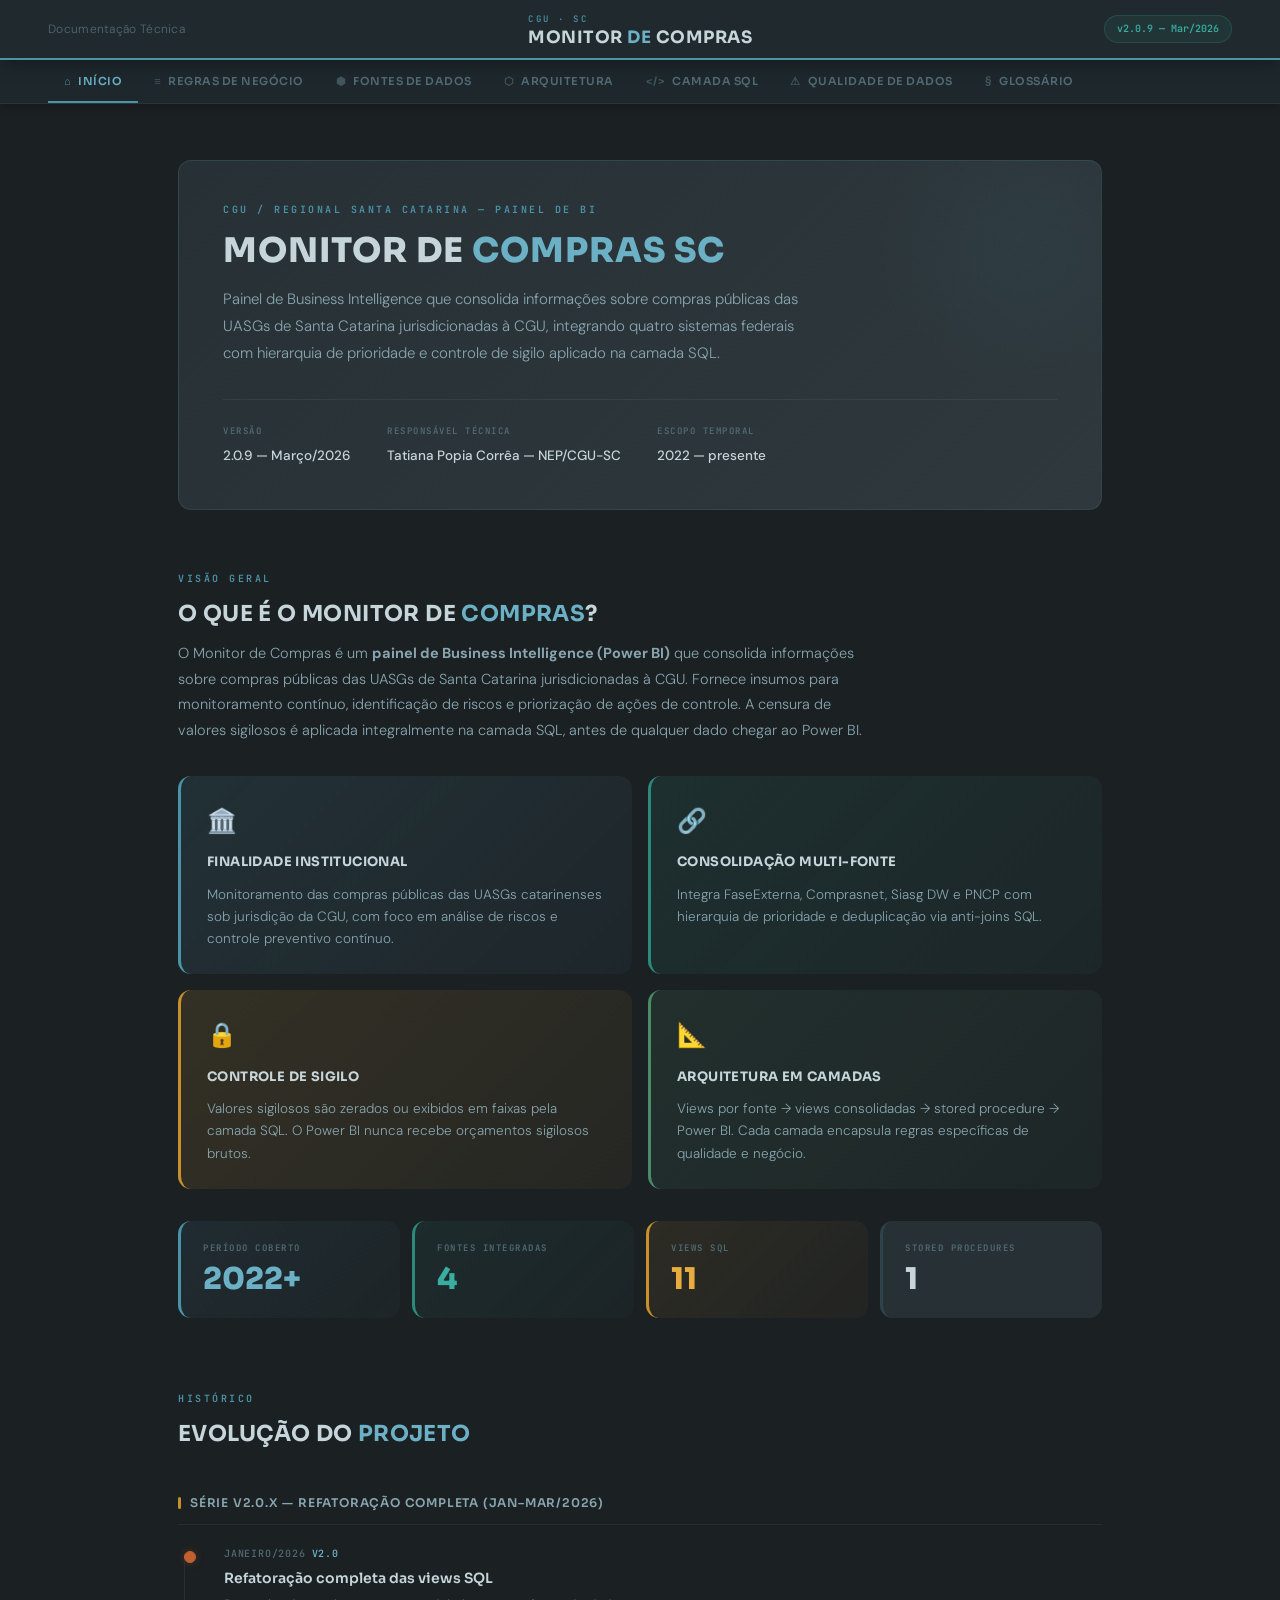
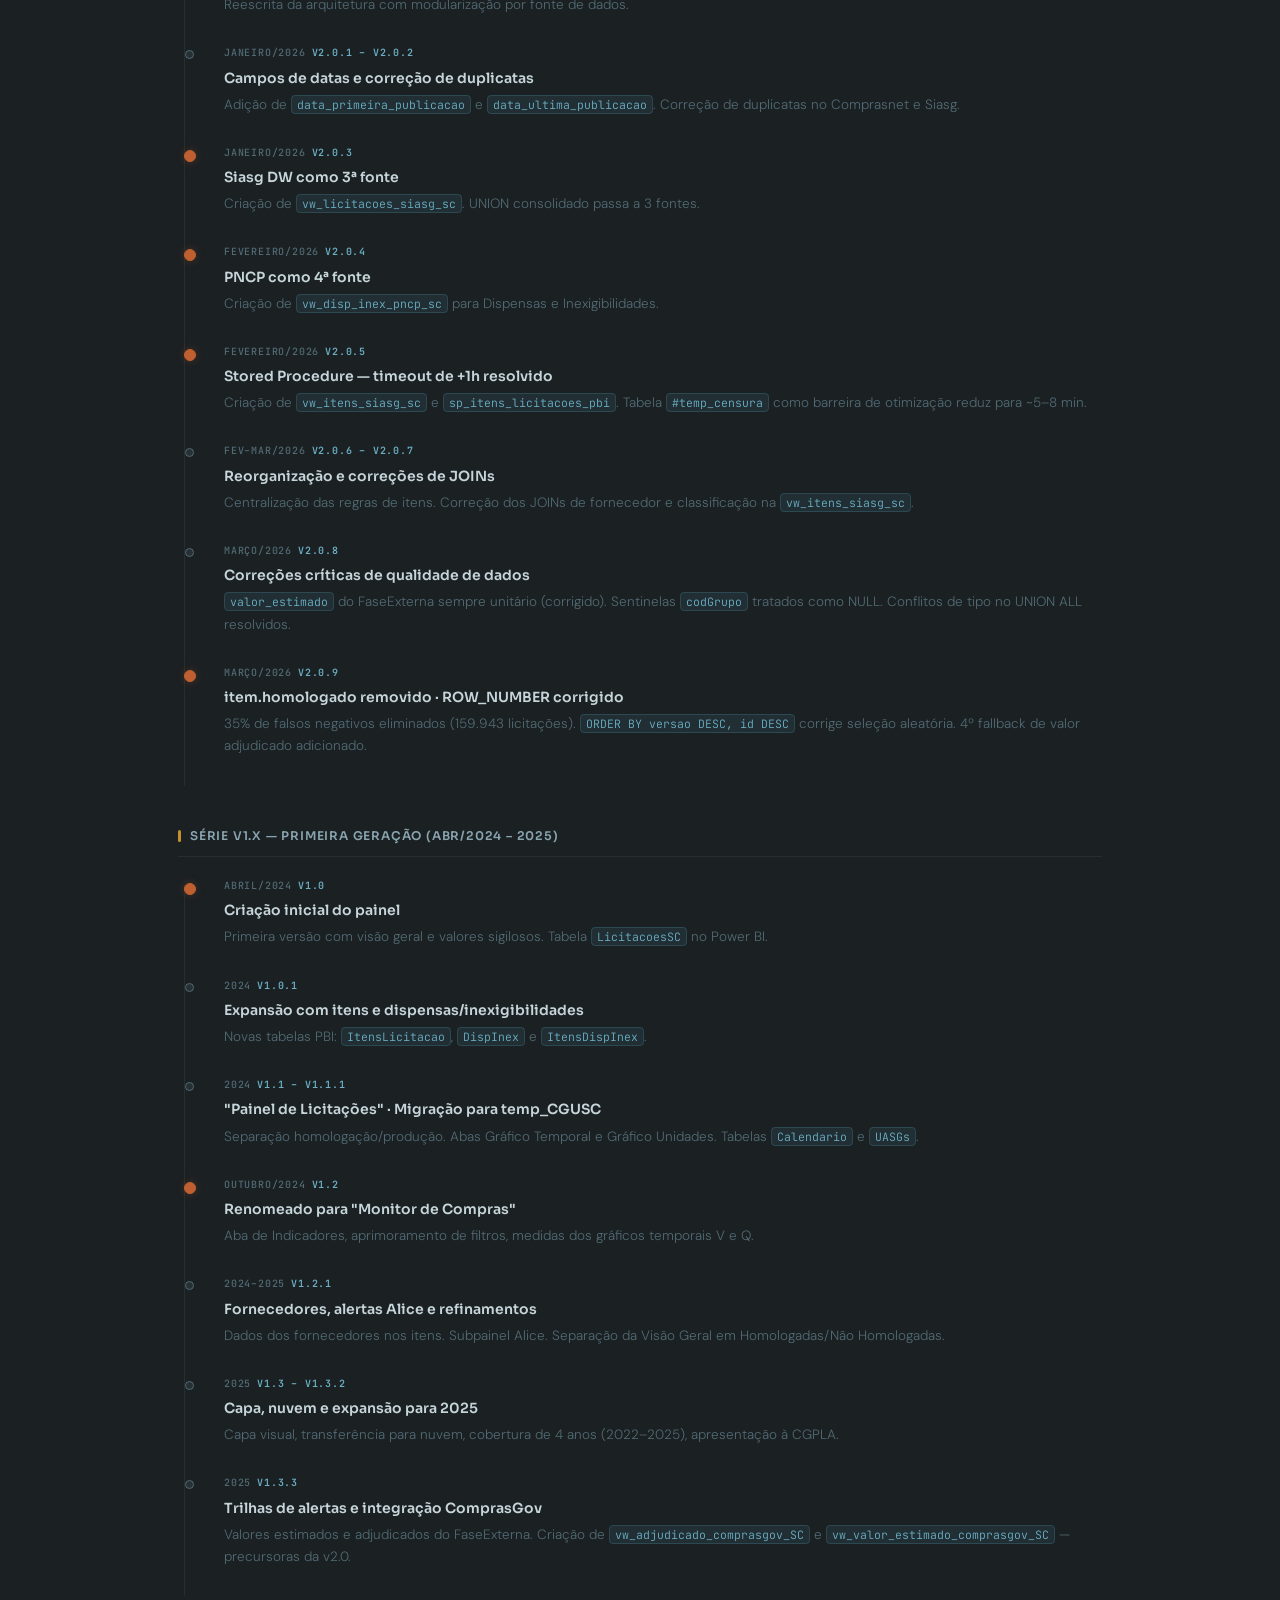
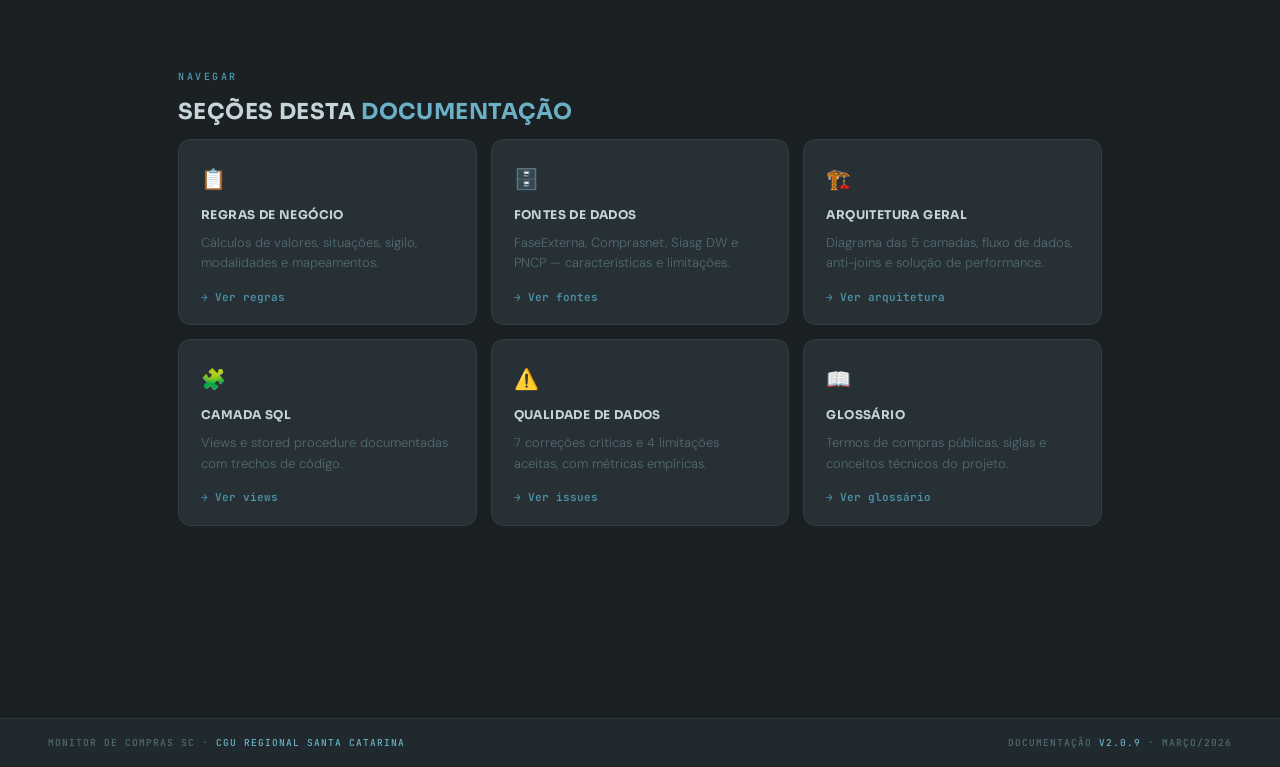
==== index.html @ 6bacdfa3 "Add files via upload" ====
<!DOCTYPE html>
<html lang="pt-BR">
<head>
  <meta charset="UTF-8">
  <meta name="viewport" content="width=device-width, initial-scale=1.0">
  <title>Monitor de Compras SC — Documentação</title>
  <link rel="stylesheet" href="style.css">
</head>
<body>

<!-- ── HEADER ─────────────────────────────────────────── -->
<header class="site-header">
  <!-- Esquerda: "Documentação Técnica" (some em telas pequenas) -->
  <span class="header-doc-label">Documentação Técnica</span>

  <!-- Centro: CGU·SC + Monitor de Compras, alinhados à esquerda entre si -->
  <a class="header-brand" href="index.html">
    <div class="brand-meta">
      <span class="brand-label">CGU · SC</span>
      <span class="brand-title">Monitor <em>de</em> Compras</span>
    </div>
  </a>

  <!-- Direita: versão -->
  <div class="header-right">
    <span class="version-pill">v2.0.9 — Mar/2026</span>
  </div>
</header>

<!-- ── TABS ───────────────────────────────────────────── -->
<nav class="tab-nav">
  <a class="tab-link active" href="index.html"><span class="tab-icon">⌂</span> Início</a>
  <a class="tab-link" href="regras-negocio.html"><span class="tab-icon">≡</span> Regras de Negócio</a>
  <a class="tab-link" href="fontes-de-dados.html"><span class="tab-icon">⬢</span> Fontes de Dados</a>
  <a class="tab-link" href="arquitetura.html"><span class="tab-icon">⬡</span> Arquitetura</a>
  <a class="tab-link" href="camada-sql.html"><span class="tab-icon">&lt;/&gt;</span> Camada SQL</a>
  <a class="tab-link" href="qualidade-dados.html"><span class="tab-icon">⚠</span> Qualidade de Dados</a>
  <a class="tab-link" href="glossario.html"><span class="tab-icon">§</span> Glossário</a>
</nav>

<!-- ── CONTEÚDO ───────────────────────────────────────── -->
<div class="page-wrap">

  <!-- HERO -->
  <div class="hero">
    <div class="hero-eyebrow">CGU / Regional Santa Catarina — Painel de BI</div>
    <div class="hero-title">Monitor de <span>Compras SC</span></div>
    <p class="hero-desc">
      Painel de Business Intelligence que consolida informações sobre compras públicas das
      UASGs de Santa Catarina jurisdicionadas à CGU, integrando quatro sistemas federais
      com hierarquia de prioridade e controle de sigilo aplicado na camada SQL.
    </p>
    <div class="hero-meta">
      <div class="hero-meta-item">
        <span class="lbl">Versão</span>
        <span class="val">2.0.9 — Março/2026</span>
      </div>
      <div class="hero-meta-item">
        <span class="lbl">Responsável Técnica</span>
        <span class="val">Tatiana Popia Corrêa — NEP/CGU-SC</span>
      </div>
      <div class="hero-meta-item">
        <span class="lbl">Escopo Temporal</span>
        <span class="val">2022 — presente</span>
      </div>
    </div>
  </div>

  <!-- VISÃO GERAL -->
  <div class="section">
    <div class="section-eyebrow">Visão Geral</div>
    <h2 class="section-title">O que é o Monitor de <em>Compras</em>?</h2>
    <p class="section-desc">
      O Monitor de Compras é um <strong>painel de Business Intelligence (Power BI)</strong>
      que consolida informações sobre compras públicas das UASGs de Santa Catarina
      jurisdicionadas à CGU. Fornece insumos para monitoramento contínuo, identificação
      de riscos e priorização de ações de controle. A censura de valores sigilosos é
      aplicada integralmente na camada SQL, antes de qualquer dado chegar ao Power BI.
    </p>

    <!-- 4 feature cards — cada um com cor diferente -->
    <div class="feat-grid">
      <div class="feat-card feat-blue">
        <span class="feat-icon">🏛️</span>
        <div class="feat-title">Finalidade Institucional</div>
        <p class="feat-text">
          Monitoramento das compras públicas das UASGs catarinenses sob jurisdição
          da CGU, com foco em análise de riscos e controle preventivo contínuo.
        </p>
      </div>
      <div class="feat-card feat-teal">
        <span class="feat-icon">🔗</span>
        <div class="feat-title">Consolidação Multi-Fonte</div>
        <p class="feat-text">
          Integra FaseExterna, Comprasnet, Siasg DW e PNCP com hierarquia de
          prioridade e deduplicação via anti-joins SQL.
        </p>
      </div>
      <div class="feat-card feat-amber">
        <span class="feat-icon">🔒</span>
        <div class="feat-title">Controle de Sigilo</div>
        <p class="feat-text">
          Valores sigilosos são zerados ou exibidos em faixas pela camada SQL.
          O Power BI nunca recebe orçamentos sigilosos brutos.
        </p>
      </div>
      <div class="feat-card feat-sage">
        <span class="feat-icon">📐</span>
        <div class="feat-title">Arquitetura em Camadas</div>
        <p class="feat-text">
          Views por fonte → views consolidadas → stored procedure → Power BI.
          Cada camada encapsula regras específicas de qualidade e negócio.
        </p>
      </div>
    </div>

    <!-- 4 stat cards -->
    <div class="stat-row">
      <div class="stat-card blue">
        <span class="stat-label">Período coberto</span>
        <span class="stat-value">2022+</span>
      </div>
      <div class="stat-card teal">
        <span class="stat-label">Fontes integradas</span>
        <span class="stat-value">4</span>
      </div>
      <div class="stat-card amber">
        <span class="stat-label">Views SQL</span>
        <span class="stat-value">11</span>
      </div>
      <div class="stat-card neutral">
        <span class="stat-label">Stored Procedures</span>
        <span class="stat-value">1</span>
      </div>
    </div>
  </div>

  <!-- HISTÓRICO -->
  <div class="section">
    <div class="section-eyebrow">Histórico</div>
    <h2 class="section-title">Evolução do <em>Projeto</em></h2>

    <h3 class="sub-title">Série v2.0.x — Refatoração Completa (Jan–Mar/2026)</h3>
    <div class="timeline">
      <div class="tl-item major">
        <div class="tl-date">Janeiro/2026<span class="tl-version">v2.0</span></div>
        <div class="tl-title">Refatoração completa das views SQL</div>
        <div class="tl-desc">Reescrita da arquitetura com modularização por fonte de dados.</div>
      </div>
      <div class="tl-item">
        <div class="tl-date">Janeiro/2026<span class="tl-version">v2.0.1 – v2.0.2</span></div>
        <div class="tl-title">Campos de datas e correção de duplicatas</div>
        <div class="tl-desc">Adição de <code>data_primeira_publicacao</code> e <code>data_ultima_publicacao</code>. Correção de duplicatas no Comprasnet e Siasg.</div>
      </div>
      <div class="tl-item major">
        <div class="tl-date">Janeiro/2026<span class="tl-version">v2.0.3</span></div>
        <div class="tl-title">Siasg DW como 3ª fonte</div>
        <div class="tl-desc">Criação de <code>vw_licitacoes_siasg_sc</code>. UNION consolidado passa a 3 fontes.</div>
      </div>
      <div class="tl-item major">
        <div class="tl-date">Fevereiro/2026<span class="tl-version">v2.0.4</span></div>
        <div class="tl-title">PNCP como 4ª fonte</div>
        <div class="tl-desc">Criação de <code>vw_disp_inex_pncp_sc</code> para Dispensas e Inexigibilidades.</div>
      </div>
      <div class="tl-item major">
        <div class="tl-date">Fevereiro/2026<span class="tl-version">v2.0.5</span></div>
        <div class="tl-title">Stored Procedure — timeout de +1h resolvido</div>
        <div class="tl-desc">Criação de <code>vw_itens_siasg_sc</code> e <code>sp_itens_licitacoes_pbi</code>. Tabela <code>#temp_censura</code> como barreira de otimização reduz para ~5–8 min.</div>
      </div>
      <div class="tl-item">
        <div class="tl-date">Fev–Mar/2026<span class="tl-version">v2.0.6 – v2.0.7</span></div>
        <div class="tl-title">Reorganização e correções de JOINs</div>
        <div class="tl-desc">Centralização das regras de itens. Correção dos JOINs de fornecedor e classificação na <code>vw_itens_siasg_sc</code>.</div>
      </div>
      <div class="tl-item">
        <div class="tl-date">Março/2026<span class="tl-version">v2.0.8</span></div>
        <div class="tl-title">Correções críticas de qualidade de dados</div>
        <div class="tl-desc"><code>valor_estimado</code> do FaseExterna sempre unitário (corrigido). Sentinelas <code>codGrupo</code> tratados como NULL. Conflitos de tipo no UNION ALL resolvidos.</div>
      </div>
      <div class="tl-item major">
        <div class="tl-date">Março/2026<span class="tl-version">v2.0.9</span></div>
        <div class="tl-title">item.homologado removido · ROW_NUMBER corrigido</div>
        <div class="tl-desc">35% de falsos negativos eliminados (159.943 licitações). <code>ORDER BY versao DESC, id DESC</code> corrige seleção aleatória. 4º fallback de valor adjudicado adicionado.</div>
      </div>
    </div>

    <h3 class="sub-title">Série v1.x — Primeira Geração (Abr/2024 – 2025)</h3>
    <div class="timeline">
      <div class="tl-item major">
        <div class="tl-date">Abril/2024<span class="tl-version">v1.0</span></div>
        <div class="tl-title">Criação inicial do painel</div>
        <div class="tl-desc">Primeira versão com visão geral e valores sigilosos. Tabela <code>LicitacoesSC</code> no Power BI.</div>
      </div>
      <div class="tl-item">
        <div class="tl-date">2024<span class="tl-version">v1.0.1</span></div>
        <div class="tl-title">Expansão com itens e dispensas/inexigibilidades</div>
        <div class="tl-desc">Novas tabelas PBI: <code>ItensLicitacao</code>, <code>DispInex</code> e <code>ItensDispInex</code>.</div>
      </div>
      <div class="tl-item">
        <div class="tl-date">2024<span class="tl-version">v1.1 – v1.1.1</span></div>
        <div class="tl-title">"Painel de Licitações" · Migração para temp_CGUSC</div>
        <div class="tl-desc">Separação homologação/produção. Abas Gráfico Temporal e Gráfico Unidades. Tabelas <code>Calendario</code> e <code>UASGs</code>.</div>
      </div>
      <div class="tl-item major">
        <div class="tl-date">Outubro/2024<span class="tl-version">v1.2</span></div>
        <div class="tl-title">Renomeado para "Monitor de Compras"</div>
        <div class="tl-desc">Aba de Indicadores, aprimoramento de filtros, medidas dos gráficos temporais V e Q.</div>
      </div>
      <div class="tl-item">
        <div class="tl-date">2024–2025<span class="tl-version">v1.2.1</span></div>
        <div class="tl-title">Fornecedores, alertas Alice e refinamentos</div>
        <div class="tl-desc">Dados dos fornecedores nos itens. Subpainel Alice. Separação da Visão Geral em Homologadas/Não Homologadas.</div>
      </div>
      <div class="tl-item">
        <div class="tl-date">2025<span class="tl-version">v1.3 – v1.3.2</span></div>
        <div class="tl-title">Capa, nuvem e expansão para 2025</div>
        <div class="tl-desc">Capa visual, transferência para nuvem, cobertura de 4 anos (2022–2025), apresentação à CGPLA.</div>
      </div>
      <div class="tl-item">
        <div class="tl-date">2025<span class="tl-version">v1.3.3</span></div>
        <div class="tl-title">Trilhas de alertas e integração ComprasGov</div>
        <div class="tl-desc">Valores estimados e adjudicados do FaseExterna. Criação de <code>vw_adjudicado_comprasgov_SC</code> e <code>vw_valor_estimado_comprasgov_SC</code> — precursoras da v2.0.</div>
      </div>
    </div>
  </div>

  <!-- NAVEGAÇÃO -->
  <div class="section">
    <div class="section-eyebrow">Navegar</div>
    <h2 class="section-title">Seções desta <em>Documentação</em></h2>

    <div class="nav-cards">
      <a class="nav-card" href="regras-negocio.html">
        <span class="nc-icon">📋</span>
        <div class="nc-title">Regras de Negócio</div>
        <p class="nc-desc">Cálculos de valores, situações, sigilo, modalidades e mapeamentos.</p>
        <div class="nc-arrow">→ Ver regras</div>
      </a>
      <a class="nav-card" href="fontes-de-dados.html">
        <span class="nc-icon">🗄️</span>
        <div class="nc-title">Fontes de Dados</div>
        <p class="nc-desc">FaseExterna, Comprasnet, Siasg DW e PNCP — características e limitações.</p>
        <div class="nc-arrow">→ Ver fontes</div>
      </a>
      <a class="nav-card" href="arquitetura.html">
        <span class="nc-icon">🏗️</span>
        <div class="nc-title">Arquitetura Geral</div>
        <p class="nc-desc">Diagrama das 5 camadas, fluxo de dados, anti-joins e solução de performance.</p>
        <div class="nc-arrow">→ Ver arquitetura</div>
      </a>
      <a class="nav-card" href="camada-sql.html">
        <span class="nc-icon">🧩</span>
        <div class="nc-title">Camada SQL</div>
        <p class="nc-desc">Views e stored procedure documentadas com trechos de código.</p>
        <div class="nc-arrow">→ Ver views</div>
      </a>
      <a class="nav-card" href="qualidade-dados.html">
        <span class="nc-icon">⚠️</span>
        <div class="nc-title">Qualidade de Dados</div>
        <p class="nc-desc">7 correções críticas e 4 limitações aceitas, com métricas empíricas.</p>
        <div class="nc-arrow">→ Ver issues</div>
      </a>
      <a class="nav-card" href="glossario.html">
        <span class="nc-icon">📖</span>
        <div class="nc-title">Glossário</div>
        <p class="nc-desc">Termos de compras públicas, siglas e conceitos técnicos do projeto.</p>
        <div class="nc-arrow">→ Ver glossário</div>
      </a>
    </div>
  </div>

</div><!-- /page-wrap -->

<footer class="page-footer">
  <div>Monitor de Compras SC · <span>CGU Regional Santa Catarina</span></div>
  <div>Documentação <span>v2.0.9</span> · Março/2026</div>
</footer>

</body>
</html>
---- style.css ----
/* =========================================================
   Monitor de Compras SC — Documentação
   Base: #1b2023 · Mais ar · Cards coloridos com gradiente
   Fontes: Sora · DM Sans · JetBrains Mono
   ========================================================= */

@import url('https://fonts.googleapis.com/css2?family=Sora:wght@300;400;500;600;700;800&family=DM+Sans:ital,wght@0,300;0,400;0,500;0,600;1,400&family=JetBrains+Mono:wght@400;500;600&display=swap');

:root {
  /* ── Fundo — um pouco mais claro que antes ── */
  --bg:          #1b2023;
  --bg-subtle:   #202a2e;
  --bg-card:     #273035;
  --bg-card-hi:  #2e383d;
  --bg-nav:      #1e282c;

  /* ── Azul aço — cor primária ── */
  --blue:        #4b93a8;
  --blue-lt:     #6bb0c5;
  --blue-dim:    #346f82;
  --blue-bg:     rgba(75,147,168,0.12);
  --blue-bdr:    rgba(75,147,168,0.25);

  /* ── Teal ── */
  --teal:        #2b8a7c;
  --teal-lt:     #38ada0;
  --teal-bg:     rgba(43,138,124,0.12);
  --teal-bdr:    rgba(43,138,124,0.28);

  /* ── Âmbar — destaque quente ── */
  --amber:       #c8902a;
  --amber-lt:    #e8ac40;
  --amber-bg:    rgba(200,144,42,0.12);
  --amber-bdr:   rgba(200,144,42,0.28);

  /* ── Laranja terracota — raro ── */
  --orange:      #c06030;
  --orange-lt:   #d97840;
  --orange-bg:   rgba(192,96,48,0.12);
  --orange-bdr:  rgba(192,96,48,0.28);

  /* ── Verde sálvia — quarto acento para cards ── */
  --sage:        #4a8c6a;
  --sage-lt:     #60b088;
  --sage-bg:     rgba(74,140,106,0.12);
  --sage-bdr:    rgba(74,140,106,0.28);

  /* ── Texto ── */
  --text:        #c5d5da;
  --text-mid:    #88a5af;
  --text-muted:  #516a73;
  --text-faint:  rgba(197,213,218,0.08);

  /* ── Bordas ── */
  --bdr:         rgba(255,255,255,0.06);
  --bdr-blue:    rgba(75,147,168,0.2);

  /* ── Layout ── */
  --header-h: 60px;
  --tabs-h:   44px;
  --r:        9px;
  --rlg:      13px;

  /* ── Tipografia ── */
  --f-ui:   'Sora', sans-serif;
  --f-body: 'DM Sans', sans-serif;
  --f-mono: 'JetBrains Mono', monospace;
}

/* ── Reset ─────────────────────────────────────────────── */
*, *::before, *::after { box-sizing: border-box; margin: 0; padding: 0; }
html { font-size: 15px; scroll-behavior: smooth; }

body {
  font-family: var(--f-body);
  background: var(--bg);
  color: var(--text);
  line-height: 1.72;
  min-height: 100vh;
}

/* ── HEADER ─────────────────────────────────────────────── */
.site-header {
  background: var(--bg-subtle);
  border-bottom: 2px solid var(--blue);
  height: var(--header-h);
  padding: 0 48px;
  display: grid;
  grid-template-columns: 1fr auto 1fr;
  align-items: center;
  position: sticky;
  top: 0;
  z-index: 200;
  box-shadow: 0 2px 20px rgba(0,0,0,0.4);
}

/* Coluna esquerda — "Documentação Técnica" */
.header-doc-label {
  font-family: var(--f-body);
  font-size: 12px;
  font-weight: 300;
  color: var(--text-muted);
  letter-spacing: .3px;
  justify-self: start;
}

/* Coluna central — brand */
.header-brand {
  display: flex;
  flex-direction: column;
  align-items: flex-start;   /* CGU·SC e título alinhados à esquerda entre si */
  gap: 1px;
  text-decoration: none;
  justify-self: center;
}

.brand-meta { display: flex; flex-direction: column; gap: 1px; }

.brand-label {
  font-family: var(--f-mono);
  font-size: 9px;
  font-weight: 500;
  letter-spacing: 2.5px;
  text-transform: uppercase;
  color: var(--blue);
}

.brand-title {
  font-family: var(--f-ui);
  font-size: 17px;
  font-weight: 700;
  letter-spacing: .5px;
  text-transform: uppercase;
  color: var(--text);
  line-height: 1;
}
.brand-title em { font-style: normal; color: var(--blue-lt); }

/* Coluna direita — version pill */
.header-right {
  display: flex;
  align-items: center;
  justify-content: flex-end;
}

.version-pill {
  font-family: var(--f-mono);
  font-size: 10px;
  font-weight: 600;
  color: var(--teal-lt);
  background: var(--teal-bg);
  border: 1px solid var(--teal-bdr);
  padding: 4px 12px;
  border-radius: 20px;
}

/* ── TAB NAV ────────────────────────────────────────────── */
.tab-nav {
  background: var(--bg-nav);
  border-bottom: 1px solid var(--bdr);
  padding: 0 48px;
  display: flex;
  height: var(--tabs-h);
  align-items: stretch;
  position: sticky;
  top: var(--header-h);
  z-index: 190;
  overflow-x: auto;
  scrollbar-width: none;
  box-shadow: 0 2px 10px rgba(0,0,0,0.25);
}
.tab-nav::-webkit-scrollbar { display: none; }

.tab-link {
  display: inline-flex;
  align-items: center;
  gap: 7px;
  padding: 0 16px;
  font-family: var(--f-ui);
  font-size: 11px;
  font-weight: 600;
  letter-spacing: .5px;
  text-transform: uppercase;
  text-decoration: none;
  color: var(--text-muted);
  border-top: 2px solid transparent;
  border-bottom: 2px solid transparent;
  white-space: nowrap;
  transition: color .16s, border-color .16s;
}
.tab-link:hover { color: var(--amber-lt); border-bottom-color: var(--amber); }
.tab-link.active { color: var(--blue-lt); border-bottom-color: var(--blue); }
.tab-icon { font-size: 11px; opacity: .7; }

/* ── PAGE ───────────────────────────────────────────────── */
.page-wrap {
  max-width: 1020px;
  margin: 0 auto;
  padding: 56px 48px 120px;
}

/* ── HERO ───────────────────────────────────────────────── */
.hero {
  background: linear-gradient(135deg, var(--bg-card) 0%, var(--bg-card-hi) 100%);
  border: 1px solid var(--bdr-blue);
  border-radius: var(--rlg);
  padding: 40px 44px;
  margin-bottom: 60px;
  position: relative;
  overflow: hidden;
}

.hero::before {
  content: '';
  position: absolute;
  top: -80px; right: -80px;
  width: 320px; height: 320px;
  border-radius: 50%;
  background: radial-gradient(circle, rgba(75,147,168,.07) 0%, transparent 65%);
  pointer-events: none;
}

.hero-eyebrow {
  font-family: var(--f-mono);
  font-size: 10px;
  font-weight: 600;
  letter-spacing: 2.5px;
  text-transform: uppercase;
  color: var(--blue);
  margin-bottom: 14px;
}

.hero-title {
  font-family: var(--f-ui);
  font-size: 34px;
  font-weight: 800;
  text-transform: uppercase;
  letter-spacing: 1px;
  line-height: 1.1;
  color: var(--text);
  margin-bottom: 16px;
}
.hero-title span { color: var(--blue-lt); }

.hero-desc {
  font-size: 15px;
  font-weight: 300;
  color: var(--text-mid);
  max-width: 580px;
  line-height: 1.8;
  margin-bottom: 32px;
}

.hero-meta {
  display: flex;
  gap: 36px;
  flex-wrap: wrap;
  padding-top: 24px;
  border-top: 1px solid var(--bdr);
}
.hero-meta-item .lbl {
  display: block;
  font-family: var(--f-mono);
  font-size: 9px;
  font-weight: 600;
  letter-spacing: 1.5px;
  text-transform: uppercase;
  color: var(--text-muted);
  margin-bottom: 4px;
}
.hero-meta-item .val {
  font-family: var(--f-body);
  font-size: 13.5px;
  font-weight: 500;
  color: var(--text);
}

/* ── SECTIONS ───────────────────────────────────────────── */
.section {
  margin-bottom: 72px;
  padding-bottom: 0;
}

.section-eyebrow {
  font-family: var(--f-mono);
  font-size: 10px;
  font-weight: 600;
  letter-spacing: 2.5px;
  text-transform: uppercase;
  color: var(--blue);
  margin-bottom: 8px;
}

h2.section-title {
  font-family: var(--f-ui);
  font-size: 22px;
  font-weight: 700;
  text-transform: uppercase;
  letter-spacing: .4px;
  color: var(--text);
  margin-bottom: 8px;
}
h2.section-title em { font-style: normal; color: var(--blue-lt); }

.section-desc {
  font-size: 14.5px;
  font-weight: 300;
  color: var(--text-mid);
  line-height: 1.78;
  max-width: 700px;
  margin-bottom: 32px;
}

h3.sub-title {
  font-family: var(--f-ui);
  font-size: 12px;
  font-weight: 600;
  text-transform: uppercase;
  letter-spacing: .8px;
  color: var(--text-mid);
  margin: 40px 0 20px;
  padding-bottom: 10px;
  border-bottom: 1px solid var(--bdr);
  display: flex;
  align-items: center;
  gap: 9px;
}
h3.sub-title::before {
  content: '';
  width: 3px; height: 12px;
  background: var(--amber);
  border-radius: 2px;
  flex-shrink: 0;
}

/* ── FEATURE CARDS (coloridos) ──────────────────────────── */
.feat-grid {
  display: grid;
  grid-template-columns: 1fr 1fr;
  gap: 16px;
  margin-bottom: 32px;
}

/* Card base */
.feat-card {
  border-radius: var(--rlg);
  padding: 24px 26px;
  display: flex;
  flex-direction: column;
  gap: 10px;
  border-left: 3px solid;
  transition: transform .18s;
}
.feat-card:hover { transform: translateY(-2px); }

/* Variações de cor — cada card tem gradiente e borda próprios */
.feat-blue {
  background: linear-gradient(135deg, rgba(75,147,168,0.14) 0%, rgba(75,147,168,0.06) 100%);
  border-color: var(--blue);
}
.feat-teal {
  background: linear-gradient(135deg, rgba(43,138,124,0.14) 0%, rgba(43,138,124,0.06) 100%);
  border-color: var(--teal);
}
.feat-amber {
  background: linear-gradient(135deg, rgba(200,144,42,0.14) 0%, rgba(200,144,42,0.06) 100%);
  border-color: var(--amber);
}
.feat-sage {
  background: linear-gradient(135deg, rgba(74,140,106,0.14) 0%, rgba(74,140,106,0.06) 100%);
  border-color: var(--sage);
}

.feat-icon { font-size: 24px; }
.feat-title {
  font-family: var(--f-ui);
  font-size: 13px;
  font-weight: 700;
  text-transform: uppercase;
  letter-spacing: .4px;
  color: var(--text);
}
.feat-text {
  font-size: 13.5px;
  font-weight: 300;
  color: var(--text-mid);
  line-height: 1.65;
}

/* ── STAT ROW ───────────────────────────────────────────── */
.stat-row {
  display: grid;
  grid-template-columns: repeat(4, 1fr);
  gap: 12px;
}

.stat-card {
  border-radius: var(--rlg);
  padding: 20px 22px;
  border-left: 3px solid;
}
.stat-card.blue {
  background: linear-gradient(135deg, rgba(75,147,168,0.1) 0%, rgba(75,147,168,0.04) 100%);
  border-color: var(--blue);
}
.stat-card.teal {
  background: linear-gradient(135deg, rgba(43,138,124,0.1) 0%, rgba(43,138,124,0.04) 100%);
  border-color: var(--teal);
}
.stat-card.amber {
  background: linear-gradient(135deg, rgba(200,144,42,0.1) 0%, rgba(200,144,42,0.04) 100%);
  border-color: var(--amber);
}
.stat-card.neutral {
  background: var(--bg-card);
  border-color: var(--bdr-blue);
}

.stat-label {
  display: block;
  font-family: var(--f-mono);
  font-size: 9px;
  font-weight: 600;
  letter-spacing: 1.5px;
  text-transform: uppercase;
  color: var(--text-muted);
  margin-bottom: 8px;
}
.stat-value {
  font-family: var(--f-ui);
  font-size: 30px;
  font-weight: 800;
  line-height: 1;
  color: var(--text);
}
.stat-card.blue  .stat-value { color: var(--blue-lt); }
.stat-card.teal  .stat-value { color: var(--teal-lt); }
.stat-card.amber .stat-value { color: var(--amber-lt); }

/* ── TIMELINE ───────────────────────────────────────────── */
.timeline { position: relative; padding-left: 24px; margin-top: 4px; }

.timeline::before {
  content: '';
  position: absolute;
  left: 6px; top: 8px; bottom: 0;
  width: 1px;
  background: var(--bdr);
}

.tl-item { position: relative; padding: 0 0 28px 22px; }

.tl-item::before {
  content: '';
  position: absolute;
  left: -17px; top: 6px;
  width: 9px; height: 9px;
  border-radius: 50%;
  background: var(--bg-card);
  border: 1.5px solid var(--text-muted);
}

.tl-item.major::before {
  background: var(--orange);
  border-color: var(--orange);
  width: 12px; height: 12px;
  left: -18.5px;
  box-shadow: 0 0 8px rgba(192,96,48,.3);
}

.tl-date {
  font-family: var(--f-mono);
  font-size: 10px;
  font-weight: 500;
  letter-spacing: .8px;
  text-transform: uppercase;
  color: var(--text-muted);
  margin-bottom: 4px;
}
.tl-version { color: var(--blue-lt); margin-left: 6px; font-weight: 600; }

.tl-title {
  font-family: var(--f-ui);
  font-size: 14px;
  font-weight: 600;
  color: var(--text);
  margin-bottom: 4px;
}

.tl-desc {
  font-size: 13.5px;
  font-weight: 300;
  color: var(--text-muted);
  line-height: 1.65;
}
.tl-desc code {
  font-family: var(--f-mono);
  font-size: 11.5px;
  background: var(--blue-bg);
  border: 1px solid var(--blue-bdr);
  padding: 1px 5px;
  border-radius: 4px;
  color: var(--blue-lt);
}

/* ── NAV CARDS ──────────────────────────────────────────── */
.nav-cards {
  display: grid;
  grid-template-columns: repeat(3, 1fr);
  gap: 14px;
}

.nav-card {
  background: var(--bg-card);
  border: 1px solid var(--bdr);
  border-radius: var(--rlg);
  padding: 22px 22px 18px;
  text-decoration: none;
  display: flex;
  flex-direction: column;
  gap: 8px;
  transition: border-color .18s, background .18s, transform .18s;
}
.nav-card:hover {
  border-color: var(--bdr-blue);
  background: var(--bg-card-hi);
  transform: translateY(-3px);
}
.nc-icon { font-size: 20px; }
.nc-title {
  font-family: var(--f-ui);
  font-size: 12px;
  font-weight: 700;
  text-transform: uppercase;
  letter-spacing: .4px;
  color: var(--text);
}
.nc-desc { font-size: 13px; font-weight: 300; color: var(--text-muted); line-height: 1.55; }
.nc-arrow {
  font-family: var(--f-mono);
  font-size: 11px;
  color: var(--blue);
  font-weight: 600;
  margin-top: auto;
  padding-top: 6px;
}

/* ── FOOTER ─────────────────────────────────────────────── */
.page-footer {
  background: var(--bg-subtle);
  border-top: 1px solid var(--bdr);
  padding: 16px 48px;
  display: flex;
  justify-content: space-between;
  align-items: center;
  font-family: var(--f-mono);
  font-size: 9.5px;
  font-weight: 500;
  letter-spacing: 1px;
  text-transform: uppercase;
  color: var(--text-muted);
  flex-wrap: wrap;
  gap: 8px;
}
.page-footer span { color: var(--blue-lt); }

/* ── RESPONSIVE ─────────────────────────────────────────── */
@media (max-width: 860px) {
  .site-header,
  .tab-nav,
  .page-wrap,
  .page-footer { padding-left: 22px; padding-right: 22px; }
  .feat-grid { grid-template-columns: 1fr; }
  .stat-row  { grid-template-columns: 1fr 1fr; }
  .nav-cards { grid-template-columns: 1fr 1fr; }
  .header-doc-label { display: none; }
  .page-wrap { padding-top: 32px; padding-bottom: 72px; }
}
@media (max-width: 540px) {
  .nav-cards, .stat-row { grid-template-columns: 1fr; }
  .hero-title { font-size: 26px; }
  .brand-title { font-size: 14px; }
  .page-wrap { padding: 24px 18px 60px; }
}

/* ══════════════════════════════════════════════════════════
   ESTILOS DAS PÁGINAS INTERNAS
   ══════════════════════════════════════════════════════════ */

/* ── Page top (cabeçalho interno) ──────────────────────── */
.page-top {
  margin-bottom: 52px;
  padding-bottom: 28px;
  border-bottom: 1px solid var(--bdr-blue);
}
.page-eyebrow {
  font-family: var(--f-mono);
  font-size: 9.5px;
  font-weight: 600;
  letter-spacing: 2.5px;
  text-transform: uppercase;
  color: var(--blue);
  margin-bottom: 8px;
}
h1.page-title {
  font-family: var(--f-ui);
  font-size: 30px;
  font-weight: 800;
  text-transform: uppercase;
  letter-spacing: .5px;
  color: var(--text);
  line-height: 1.1;
  margin-bottom: 8px;
}
h1.page-title em { font-style: normal; color: var(--blue-lt); }
.page-subtitle {
  font-size: 14px;
  font-weight: 300;
  color: var(--text-muted);
  line-height: 1.6;
}

/* ── Badges ─────────────────────────────────────────────── */
.badge {
  display: inline-flex;
  align-items: center;
  gap: 5px;
  font-family: var(--f-mono);
  font-size: 9px;
  font-weight: 600;
  letter-spacing: 1px;
  text-transform: uppercase;
  padding: 3px 10px;
  border-radius: 20px;
  border: 1px solid;
  margin-bottom: 12px;
}
.badge-tecnico  { background: var(--blue-bg);   color: var(--blue-lt);   border-color: var(--blue-bdr); }
.badge-gerencial{ background: var(--amber-bg);  color: var(--amber-lt);  border-color: var(--amber-bdr); }
.badge-hibrido  { background: var(--teal-bg);   color: var(--teal-lt);   border-color: var(--teal-bdr); }

/* ── Paragraphs internos ─────────────────────────────────── */
.body-text {
  font-size: 14.5px;
  font-weight: 300;
  color: var(--text-mid);
  line-height: 1.8;
  margin-bottom: 20px;
  max-width: 720px;
}
.body-text strong { color: var(--text); font-weight: 600; }
.body-text code {
  font-family: var(--f-mono);
  font-size: 12px;
  background: var(--blue-bg);
  border: 1px solid var(--blue-bdr);
  padding: 1px 6px;
  border-radius: 4px;
  color: var(--blue-lt);
}

/* ── Callouts ───────────────────────────────────────────── */
.callout {
  display: flex;
  gap: 14px;
  padding: 16px 20px;
  border-radius: var(--r);
  margin: 20px 0;
  font-size: 13.5px;
  font-weight: 300;
  line-height: 1.7;
  border-left: 3px solid;
}
.callout-icon { font-size: 17px; flex-shrink: 0; margin-top: 1px; }
.callout strong { font-weight: 600; }

.callout-info  { background: var(--blue-bg);   border-color: var(--blue);   color: var(--text-mid); }
.callout-warn  { background: var(--amber-bg);  border-color: var(--amber);  color: var(--text-mid); }
.callout-error { background: var(--orange-bg); border-color: var(--orange); color: var(--text-mid); }
.callout-ok    { background: var(--sage-bg);   border-color: var(--sage);   color: var(--text-mid); }

/* ── Tabelas ─────────────────────────────────────────────── */
.table-wrap {
  overflow-x: auto;
  margin: 20px 0;
  border-radius: var(--r);
  border: 1px solid var(--bdr);
}
table {
  width: 100%;
  border-collapse: collapse;
  font-size: 13.5px;
  background: var(--bg-card);
}
thead tr { background: rgba(0,0,0,.3); }
thead th {
  padding: 10px 16px;
  text-align: left;
  font-family: var(--f-mono);
  font-size: 9.5px;
  font-weight: 600;
  letter-spacing: 1.5px;
  text-transform: uppercase;
  color: var(--blue-lt);
  white-space: nowrap;
  border-bottom: 1px solid var(--blue-bdr);
}
tbody tr { border-bottom: 1px solid var(--bdr); }
tbody tr:last-child { border-bottom: none; }
tbody tr:hover { background: rgba(75,147,168,.04); }
tbody td {
  padding: 10px 16px;
  vertical-align: top;
  color: var(--text-mid);
  font-weight: 300;
  line-height: 1.55;
}
tbody td:first-child {
  font-family: var(--f-mono);
  font-size: 12px;
  color: var(--blue-lt);
  font-weight: 500;
}
tbody td code {
  font-family: var(--f-mono);
  font-size: 11.5px;
  background: var(--blue-bg);
  border: 1px solid var(--blue-bdr);
  padding: 1px 5px;
  border-radius: 4px;
  color: var(--blue-lt);
}

/* ── Blocos de código ───────────────────────────────────── */
.code-block {
  background: rgba(0,0,0,.45);
  border-radius: var(--r);
  border: 1px solid rgba(75,147,168,.12);
  overflow: hidden;
  margin: 20px 0;
}
.code-header {
  display: flex;
  align-items: center;
  justify-content: space-between;
  padding: 8px 16px;
  background: rgba(75,147,168,.07);
  border-bottom: 1px solid rgba(75,147,168,.1);
}
.code-lang {
  font-family: var(--f-mono);
  font-size: 9px;
  font-weight: 600;
  letter-spacing: 1.5px;
  text-transform: uppercase;
  color: var(--amber-lt);
}
.code-label { font-family: var(--f-mono); font-size: 10px; color: var(--text-muted); }
.code-block pre { padding: 20px; overflow-x: auto; }
.code-block code {
  font-family: var(--f-mono);
  font-size: 12.5px;
  line-height: 1.75;
  color: #b8ccd6;
}
/* Syntax */
.kw  { color: #7ab6e8; }
.fn  { color: var(--amber-lt); }
.str { color: var(--sage-lt); }
.cm  { color: var(--text-muted); font-style: italic; }
.num { color: var(--orange-lt); }
.tb  { color: var(--blue-lt); }

/* ── Source cards (fontes de dados) ─────────────────────── */
.source-cards {
  display: grid;
  grid-template-columns: 1fr 1fr;
  gap: 16px;
  margin: 24px 0;
}
.source-card {
  background: var(--bg-card);
  border: 1px solid var(--bdr);
  border-radius: var(--rlg);
  padding: 22px 24px;
  transition: border-color .18s, transform .18s;
}
.source-card:hover { border-color: var(--bdr-blue); transform: translateY(-2px); }
.source-card-header {
  display: flex;
  align-items: center;
  justify-content: space-between;
  margin-bottom: 12px;
}
.source-name {
  font-family: var(--f-ui);
  font-size: 16px;
  font-weight: 700;
  text-transform: uppercase;
  letter-spacing: .4px;
  color: var(--text);
}
.source-priority {
  font-family: var(--f-mono);
  font-size: 9px;
  font-weight: 600;
  letter-spacing: 1px;
  text-transform: uppercase;
  padding: 3px 10px;
  border-radius: 20px;
  border: 1px solid;
}
.p1 { background: var(--blue-bg);   color: var(--blue-lt);   border-color: var(--blue-bdr); }
.p2 { background: var(--teal-bg);   color: var(--teal-lt);   border-color: var(--teal-bdr); }
.p3 { background: var(--amber-bg);  color: var(--amber-lt);  border-color: var(--amber-bdr); }
.p4 { background: rgba(255,255,255,.04); color: var(--text-muted); border-color: var(--bdr); }
.source-card p { font-size: 13px; font-weight: 300; color: var(--text-muted); line-height: 1.65; margin-bottom: 12px; }
.source-tag {
  display: inline-block;
  font-family: var(--f-mono);
  font-size: 10.5px;
  background: rgba(255,255,255,.05);
  color: var(--text-muted);
  border: 1px solid var(--bdr);
  padding: 2px 8px;
  border-radius: 4px;
  margin: 2px 3px 0 0;
}

/* ── View items (SQL) ───────────────────────────────────── */
.view-item {
  background: var(--bg-card);
  border: 1px solid var(--bdr);
  border-radius: var(--rlg);
  margin-bottom: 20px;
  overflow: hidden;
}
.view-item.highlight { border-color: var(--blue-bdr); }
.view-header {
  display: flex;
  align-items: flex-start;
  justify-content: space-between;
  padding: 16px 22px;
  background: rgba(0,0,0,.18);
  border-bottom: 1px solid var(--bdr);
}
.view-name {
  font-family: var(--f-mono);
  font-size: 13.5px;
  font-weight: 600;
  color: var(--text);
}
.view-name.primary { color: var(--blue-lt); }
.view-file { font-size: 11px; color: var(--text-muted); margin-top: 2px; font-weight: 300; }
.view-badges { display: flex; gap: 8px; align-items: center; flex-wrap: wrap; }
.view-source {
  font-family: var(--f-mono);
  font-size: 9px;
  font-weight: 600;
  letter-spacing: 1px;
  text-transform: uppercase;
  padding: 3px 9px;
  border-radius: 20px;
  background: rgba(255,255,255,.07);
  color: var(--text-mid);
  border: 1px solid var(--bdr);
}
.view-source.blue { background: var(--blue);  color: var(--bg); border-color: var(--blue); }
.view-source.amber { background: var(--amber); color: var(--bg); border-color: var(--amber); }
.view-body { padding: 20px 22px; }
.view-body p { font-size: 13.5px; font-weight: 300; color: var(--text-mid); margin-bottom: 12px; line-height: 1.65; }
.view-body p code { font-family: var(--f-mono); font-size: 11.5px; background: var(--blue-bg); border: 1px solid var(--blue-bdr); padding: 1px 5px; border-radius: 4px; color: var(--blue-lt); }

/* ── Field list ─────────────────────────────────────────── */
.field-list { display: flex; flex-wrap: wrap; gap: 6px; margin: 12px 0; }
.field-item {
  font-family: var(--f-mono);
  font-size: 11px;
  background: var(--blue-bg);
  border: 1px solid var(--blue-bdr);
  padding: 3px 9px;
  border-radius: 4px;
  color: var(--blue-lt);
}

/* ── Priority flow ──────────────────────────────────────── */
.priority-flow {
  display: flex;
  align-items: center;
  flex-wrap: wrap;
  gap: 0;
  padding: 20px 24px;
  background: rgba(0,0,0,.15);
  border: 1px solid var(--bdr);
  border-radius: var(--r);
  margin: 16px 0;
}
.pf-step { display: flex; flex-direction: column; align-items: center; text-align: center; }
.pf-box {
  padding: 8px 16px;
  border-radius: var(--r);
  font-family: var(--f-mono);
  font-size: 11.5px;
  font-weight: 600;
  text-transform: uppercase;
  border: 1px solid;
  white-space: nowrap;
}
.pf-label { font-size: 10px; color: var(--text-muted); margin-top: 5px; font-family: var(--f-mono); }
.pf-arrow { font-size: 16px; color: var(--text-muted); margin: 0 10px; padding-bottom: 18px; opacity: .5; }

/* ── Flow diagram ───────────────────────────────────────── */
.flow-diagram {
  background: rgba(0,0,0,.2);
  border: 1px solid var(--bdr);
  border-radius: var(--rlg);
  padding: 28px 24px;
  margin: 24px 0;
  overflow-x: auto;
}
.flow-box {
  padding: 8px 14px;
  border-radius: var(--r);
  font-family: var(--f-mono);
  font-size: 11px;
  font-weight: 600;
  text-align: center;
  white-space: nowrap;
  border: 1px solid;
}
.flow-layer-label {
  font-family: var(--f-mono);
  font-size: 9px;
  font-weight: 600;
  letter-spacing: 2px;
  text-transform: uppercase;
  color: var(--text-muted);
  text-align: center;
  margin-bottom: 12px;
}
.fb-source { background: var(--blue-bg);   border-color: var(--blue-bdr);   color: var(--blue-lt); }
.fb-view   { background: var(--teal-bg);   border-color: var(--teal-bdr);   color: var(--teal-lt); }
.fb-consol { background: rgba(255,255,255,.05); border-color: var(--bdr);   color: var(--text); }
.fb-sp     { background: var(--amber-bg);  border-color: var(--amber-bdr);  color: var(--amber-lt); }
.fb-pbi    { background: var(--sage-bg);   border-color: var(--sage-bdr);   color: var(--sage-lt); }

/* ── Anti-join note ─────────────────────────────────────── */
.anti-join-note {
  background: rgba(0,0,0,.2);
  border: 1px solid var(--bdr);
  border-radius: var(--r);
  padding: 16px 20px;
  font-size: 13.5px;
  font-weight: 300;
  color: var(--text-muted);
  line-height: 1.75;
  margin: 16px 0;
}
.anti-join-note strong { color: var(--text); font-weight: 600; }

/* ── Issue cards (qualidade) ────────────────────────────── */
.issue-card {
  background: var(--bg-card);
  border: 1px solid var(--bdr);
  border-radius: var(--rlg);
  overflow: hidden;
  margin-bottom: 20px;
}
.issue-header {
  display: flex;
  align-items: flex-start;
  gap: 14px;
  padding: 16px 22px;
  background: rgba(0,0,0,.18);
  border-bottom: 1px solid var(--bdr);
}
.issue-severity {
  width: 32px; height: 32px;
  border-radius: 50%;
  display: flex; align-items: center; justify-content: center;
  font-size: 14px;
  flex-shrink: 0;
}
.sev-critical { background: rgba(220,53,69,.12); }
.sev-warn     { background: var(--amber-bg); }
.sev-info     { background: var(--blue-bg); }

.issue-title {
  font-family: var(--f-ui);
  font-size: 14px;
  font-weight: 600;
  color: var(--text);
  margin-bottom: 5px;
}
.issue-tags { display: flex; gap: 6px; flex-wrap: wrap; }
.issue-tag {
  font-family: var(--f-mono);
  font-size: 9px;
  font-weight: 600;
  letter-spacing: 1px;
  text-transform: uppercase;
  padding: 2px 8px;
  border-radius: 20px;
  border: 1px solid;
}
.tag-fixed  { background: var(--sage-bg);   color: var(--sage-lt);   border-color: var(--sage-bdr); }
.tag-accept { background: rgba(255,255,255,.04); color: var(--text-muted); border-color: var(--bdr); }
.tag-watch  { background: var(--amber-bg);  color: var(--amber-lt);  border-color: var(--amber-bdr); }
.tag-fonte  { background: rgba(255,255,255,.04); color: var(--text-muted); border-color: var(--bdr); }

.issue-body { padding: 20px 22px; }
.issue-body p { font-size: 13.5px; font-weight: 300; color: var(--text-mid); margin-bottom: 12px; line-height: 1.65; }
.issue-body p code { font-family: var(--f-mono); font-size: 11.5px; background: var(--blue-bg); border: 1px solid var(--blue-bdr); padding: 1px 5px; border-radius: 4px; color: var(--blue-lt); }

.fix-banner {
  display: flex;
  align-items: flex-start;
  gap: 12px;
  background: var(--sage-bg);
  border: 1px solid var(--sage-bdr);
  border-radius: var(--r);
  padding: 12px 16px;
  font-size: 13px;
  font-weight: 300;
  color: var(--text-mid);
  margin: 12px 0 4px;
  line-height: 1.65;
}
.fix-banner strong { color: var(--sage-lt); font-weight: 600; }
.fix-banner code { font-family: var(--f-mono); font-size: 11.5px; background: var(--blue-bg); border: 1px solid var(--blue-bdr); padding: 1px 5px; border-radius: 4px; color: var(--blue-lt); }

/* ── Stat pills (métricas em issue cards) ───────────────── */
.stat-pills { display: flex; gap: 12px; flex-wrap: wrap; margin: 14px 0; }
.stat-pill {
  background: rgba(0,0,0,.25);
  border: 1px solid var(--bdr);
  border-radius: var(--r);
  padding: 10px 16px;
}
.sp-val {
  display: block;
  font-family: var(--f-ui);
  font-size: 22px;
  font-weight: 800;
  line-height: 1.1;
  color: var(--text);
}
.sp-val.red    { color: #e06070; }
.sp-val.amber  { color: var(--amber-lt); }
.sp-val.teal   { color: var(--teal-lt); }
.sp-lbl {
  font-family: var(--f-mono);
  font-size: 9px;
  font-weight: 600;
  letter-spacing: 1px;
  text-transform: uppercase;
  color: var(--text-muted);
  margin-top: 3px;
  display: block;
}

/* ── Faixas de valor ─────────────────────────────────────── */
.value-faixas { display: flex; flex-direction: column; gap: 6px; margin: 16px 0; }
.faixa-row { display: flex; align-items: center; gap: 12px; }
.faixa-range {
  font-family: var(--f-mono);
  font-size: 12px;
  color: var(--text-muted);
  min-width: 220px;
  background: rgba(0,0,0,.2);
  padding: 5px 12px;
  border-radius: 4px;
  border: 1px solid var(--bdr);
}
.faixa-label { font-size: 13px; font-weight: 500; color: var(--blue-lt); }

/* ── Glossário ───────────────────────────────────────────── */
.gloss-section { margin-bottom: 36px; }
.gloss-letter {
  font-family: var(--f-ui);
  font-size: 26px;
  font-weight: 800;
  color: var(--blue);
  padding-bottom: 8px;
  border-bottom: 1px solid var(--blue-bdr);
  margin-bottom: 4px;
  line-height: 1;
}
.glossary-item {
  padding: 14px 0;
  border-bottom: 1px solid var(--bdr);
  display: grid;
  grid-template-columns: 220px 1fr;
  gap: 20px;
  align-items: start;
}
.glossary-item:last-child { border-bottom: none; }
.glossary-term {
  font-family: var(--f-mono);
  font-size: 12.5px;
  font-weight: 600;
  color: var(--blue-lt);
  padding-top: 2px;
}
.glossary-def {
  font-size: 13.5px;
  font-weight: 300;
  color: var(--text-mid);
  line-height: 1.65;
}
.glossary-def code {
  font-family: var(--f-mono);
  font-size: 11.5px;
  background: var(--blue-bg);
  border: 1px solid var(--blue-bdr);
  padding: 1px 5px;
  border-radius: 4px;
  color: var(--blue-lt);
}

/* ── Search ─────────────────────────────────────────────── */
.search-input {
  width: 100%;
  padding: 12px 18px;
  border: 1px solid var(--bdr);
  border-radius: var(--r);
  font-family: var(--f-body);
  font-size: 14px;
  font-weight: 300;
  background: var(--bg-card);
  color: var(--text);
  outline: none;
  transition: border-color .18s;
  margin-bottom: 28px;
}
.search-input:focus { border-color: var(--blue); }
.search-input::placeholder { color: var(--text-muted); }

/* ── Responsive inner pages ─────────────────────────────── */
@media (max-width: 860px) {
  .source-cards { grid-template-columns: 1fr; }
  .glossary-item { grid-template-columns: 1fr; gap: 4px; }
  .stat-pills { flex-wrap: wrap; }
}

/* ── Fluxo estilo PABR (arquitetura) ─────────────────────── */
.pipeline-wrap {
  display: flex;
  flex-direction: column;
  align-items: stretch;
  gap: 0;
  margin: 28px 0;
}

/* Caixa de camada */
.pipe-layer {
  background: var(--bg-card);
  border: 1px solid var(--bdr);
  border-radius: var(--rlg);
  overflow: hidden;
}

.pipe-layer-header {
  display: flex;
  align-items: center;
  gap: 14px;
  padding: 14px 22px;
  background: rgba(0,0,0,.2);
  border-bottom: 1px solid var(--bdr);
}

.pipe-layer-num {
  width: 30px; height: 30px;
  border-radius: 50%;
  display: flex; align-items: center; justify-content: center;
  font-family: var(--f-ui);
  font-size: 13px;
  font-weight: 800;
  flex-shrink: 0;
}

.pipe-layer-title {
  font-family: var(--f-ui);
  font-size: 13px;
  font-weight: 700;
  text-transform: uppercase;
  letter-spacing: .5px;
  color: var(--text);
}

.pipe-layer-sub {
  font-family: var(--f-mono);
  font-size: 10px;
  color: var(--text-muted);
  margin-left: auto;
}

.pipe-layer-body {
  padding: 18px 22px;
}

/* Seta grande âmbar entre camadas */
.pipe-arrow-big {
  display: flex;
  flex-direction: column;
  align-items: center;
  padding: 6px 0;
  gap: 0;
}

.pipe-arrow-big .arrow-line {
  width: 2px;
  height: 18px;
  background: var(--amber);
  opacity: .7;
}

.pipe-arrow-big .arrow-head {
  width: 0; height: 0;
  border-left: 8px solid transparent;
  border-right: 8px solid transparent;
  border-top: 10px solid var(--amber);
  opacity: .85;
}

.pipe-arrow-label {
  font-family: var(--f-mono);
  font-size: 9px;
  font-weight: 600;
  letter-spacing: 1.5px;
  text-transform: uppercase;
  color: var(--amber);
  margin-top: 3px;
  opacity: .75;
}

/* Grid de views dentro de uma camada */
.pipe-views-grid {
  display: grid;
  grid-template-columns: 1fr 1fr;
  gap: 16px;
}

/* Coluna de views com setas internas */
.pipe-col {
  display: flex;
  flex-direction: column;
  gap: 0;
}

.pipe-col-label {
  font-family: var(--f-mono);
  font-size: 9px;
  font-weight: 700;
  letter-spacing: 2px;
  text-transform: uppercase;
  margin-bottom: 10px;
}

/* View box dentro do pipeline */
.pipe-view {
  background: rgba(0,0,0,.2);
  border: 1px solid var(--bdr);
  border-radius: var(--r);
  padding: 9px 13px;
  font-family: var(--f-mono);
  font-size: 11.5px;
  font-weight: 500;
  color: var(--text-mid);
  position: relative;
}

.pipe-view.blue  { border-color: var(--blue-bdr);  color: var(--blue-lt);  background: var(--blue-bg); }
.pipe-view.teal  { border-color: var(--teal-bdr);  color: var(--teal-lt);  background: var(--teal-bg); }
.pipe-view.amber { border-color: var(--amber-bdr); color: var(--amber-lt); background: var(--amber-bg); }

/* Seta pequena entre views dentro do pipeline */
.pipe-arrow-small {
  display: flex;
  justify-content: center;
  padding: 4px 0;
}

.pipe-arrow-small .sa-line {
  width: 1px;
  height: 12px;
  background: var(--teal);
  opacity: .6;
}

.pipe-arrow-small .sa-head {
  width: 0; height: 0;
  border-left: 5px solid transparent;
  border-right: 5px solid transparent;
  border-top: 7px solid var(--teal);
  opacity: .75;
}

.pipe-arrow-small-wrap {
  display: flex;
  flex-direction: column;
  align-items: center;
  padding: 3px 0;
}

/* Pill de prioridade no pipeline */
.pipe-priority {
  font-family: var(--f-mono);
  font-size: 8.5px;
  font-weight: 700;
  letter-spacing: .8px;
  text-transform: uppercase;
  padding: 1px 7px;
  border-radius: 20px;
  border: 1px solid;
  margin-left: 8px;
  vertical-align: middle;
}

/* Tabela de riqueza de dados (§17) */
.richness-table thead th { color: var(--blue-lt); }
.richness-yes  { color: var(--sage-lt);  font-weight: 600; }
.richness-no   { color: var(--text-muted); }
.richness-part { color: var(--amber-lt); font-weight: 500; }
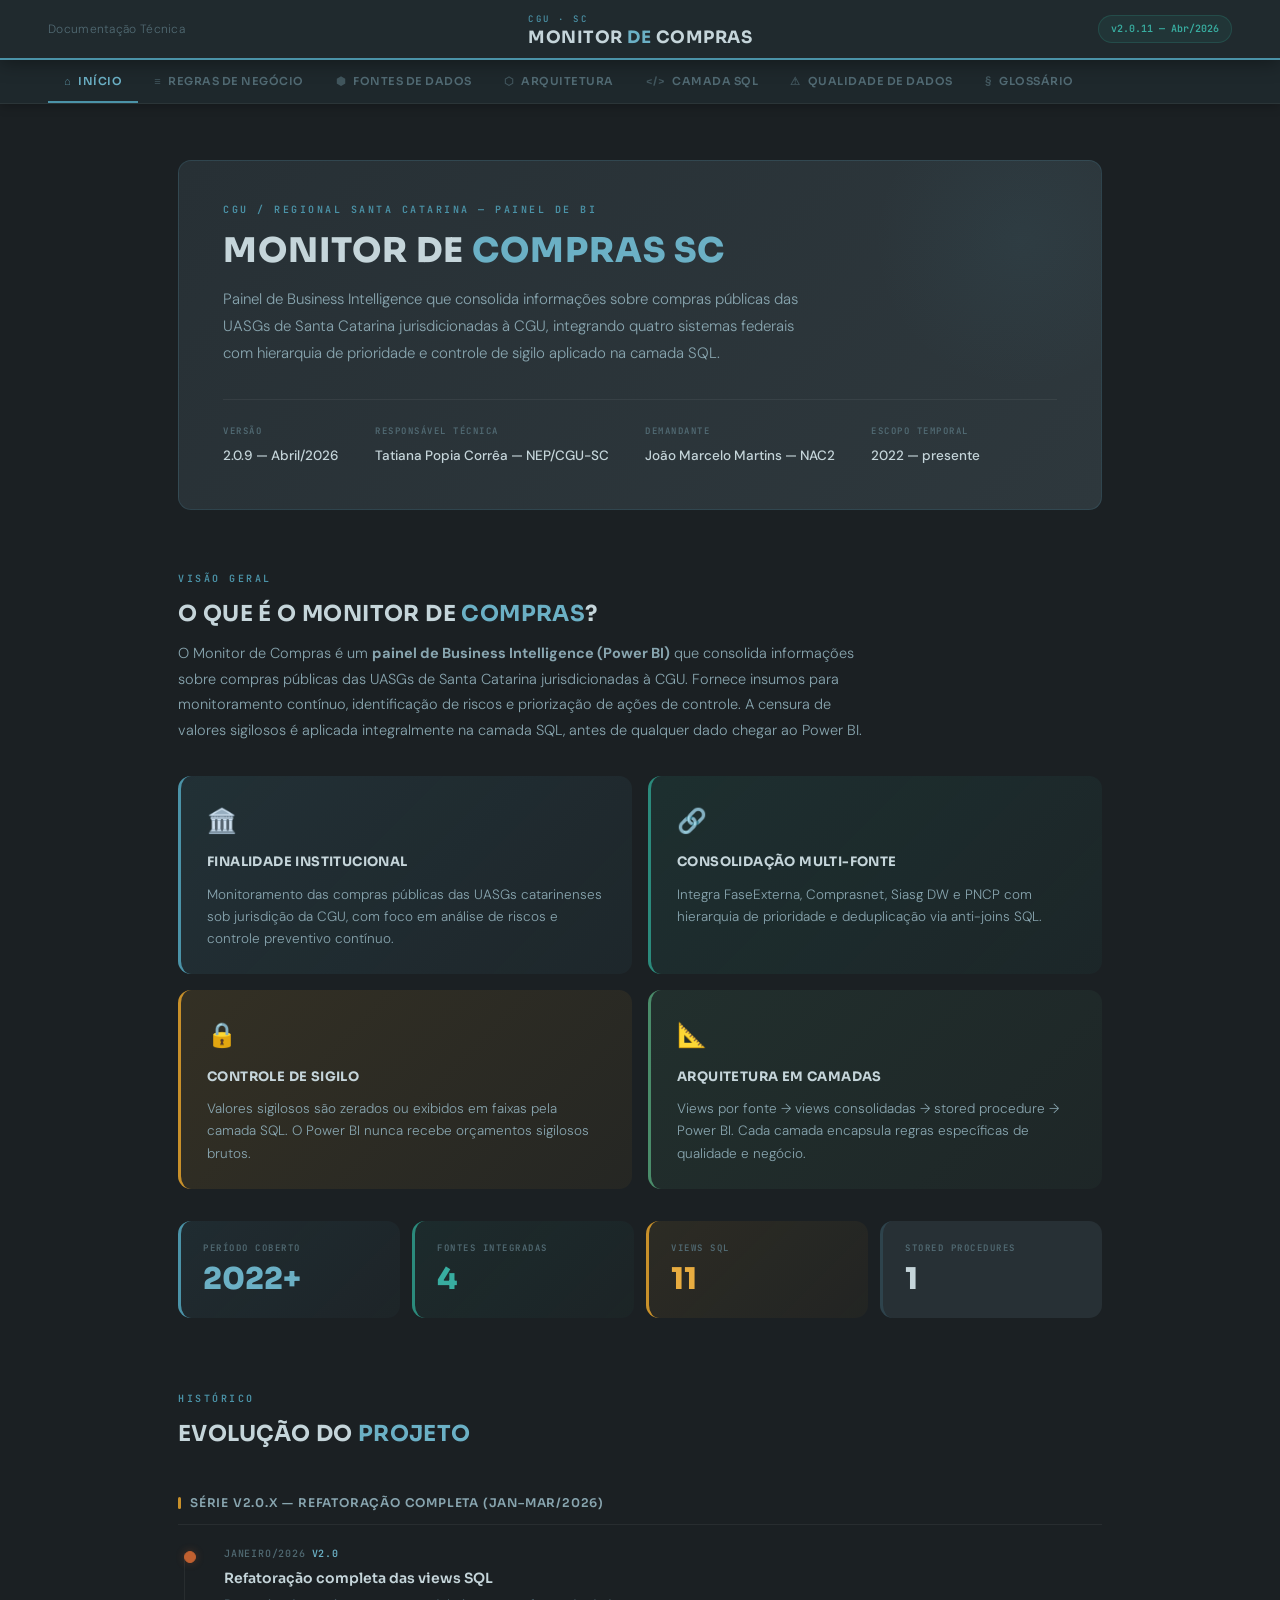
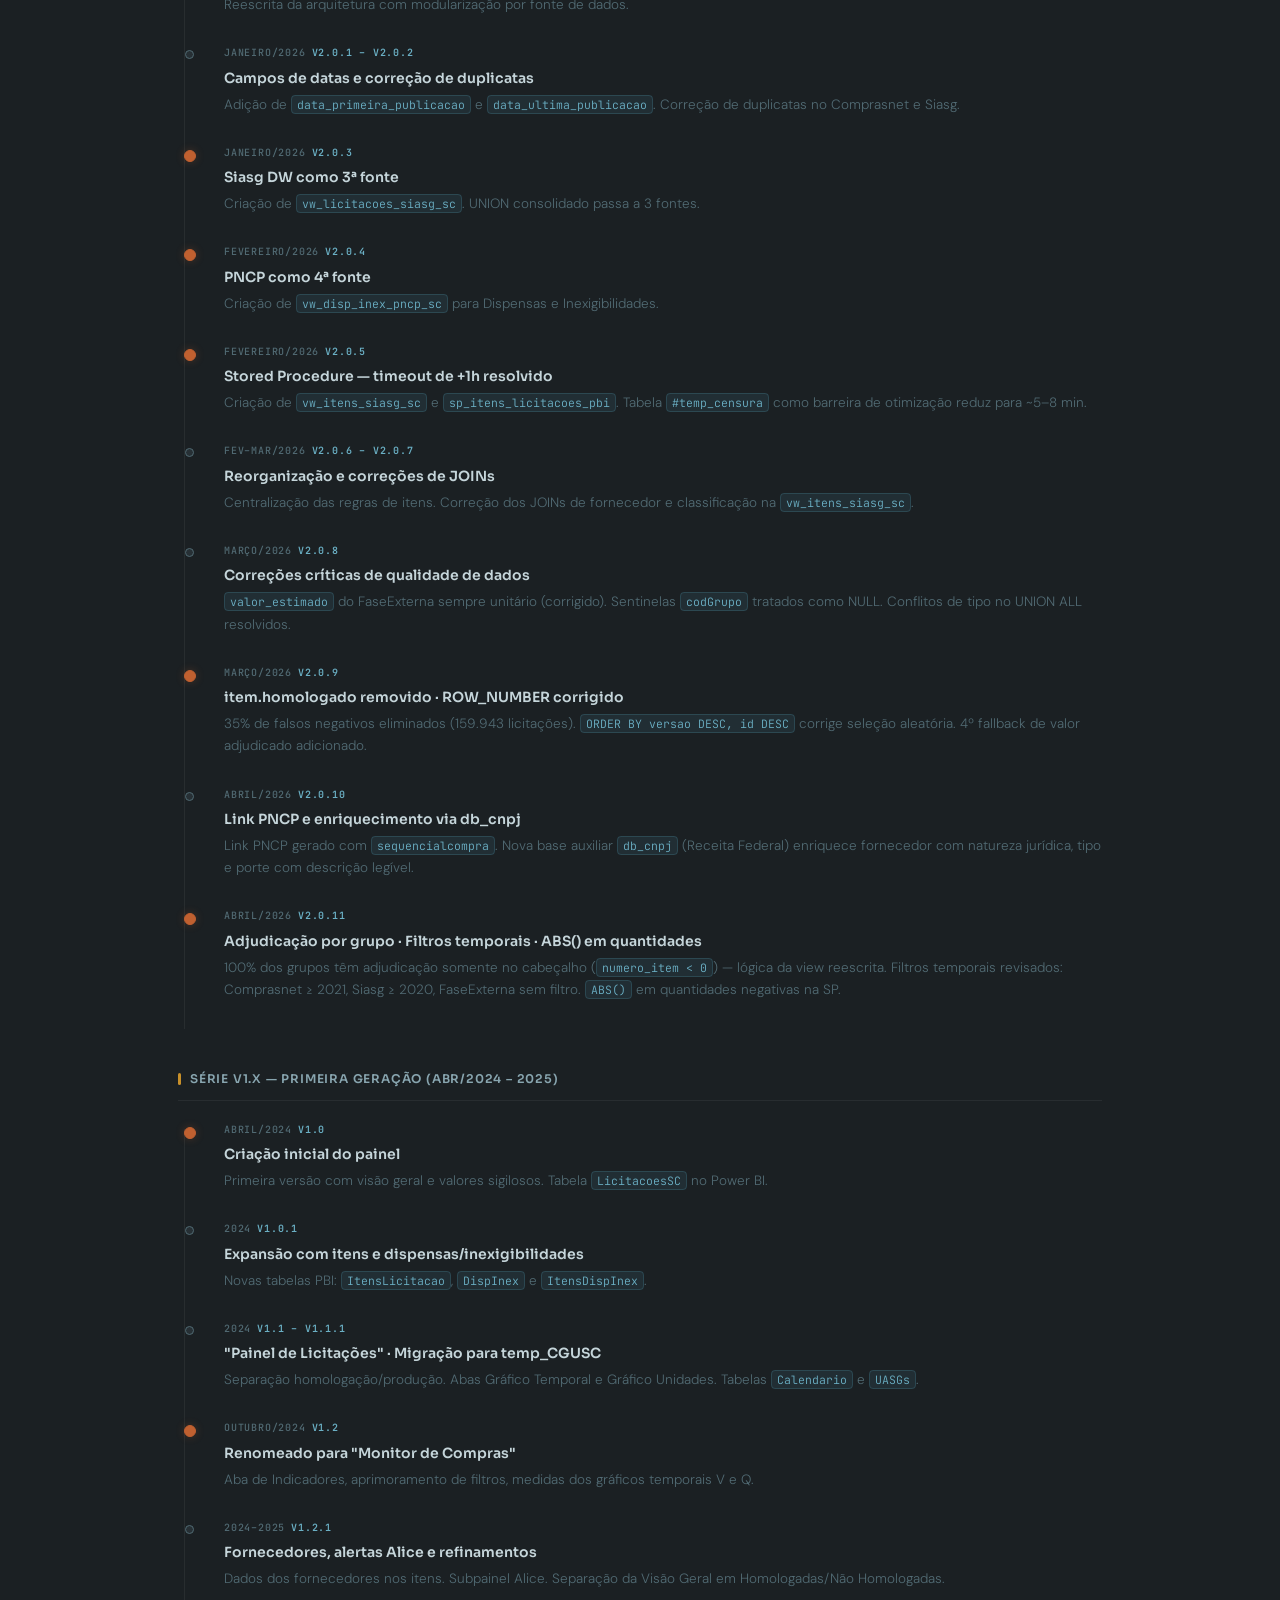
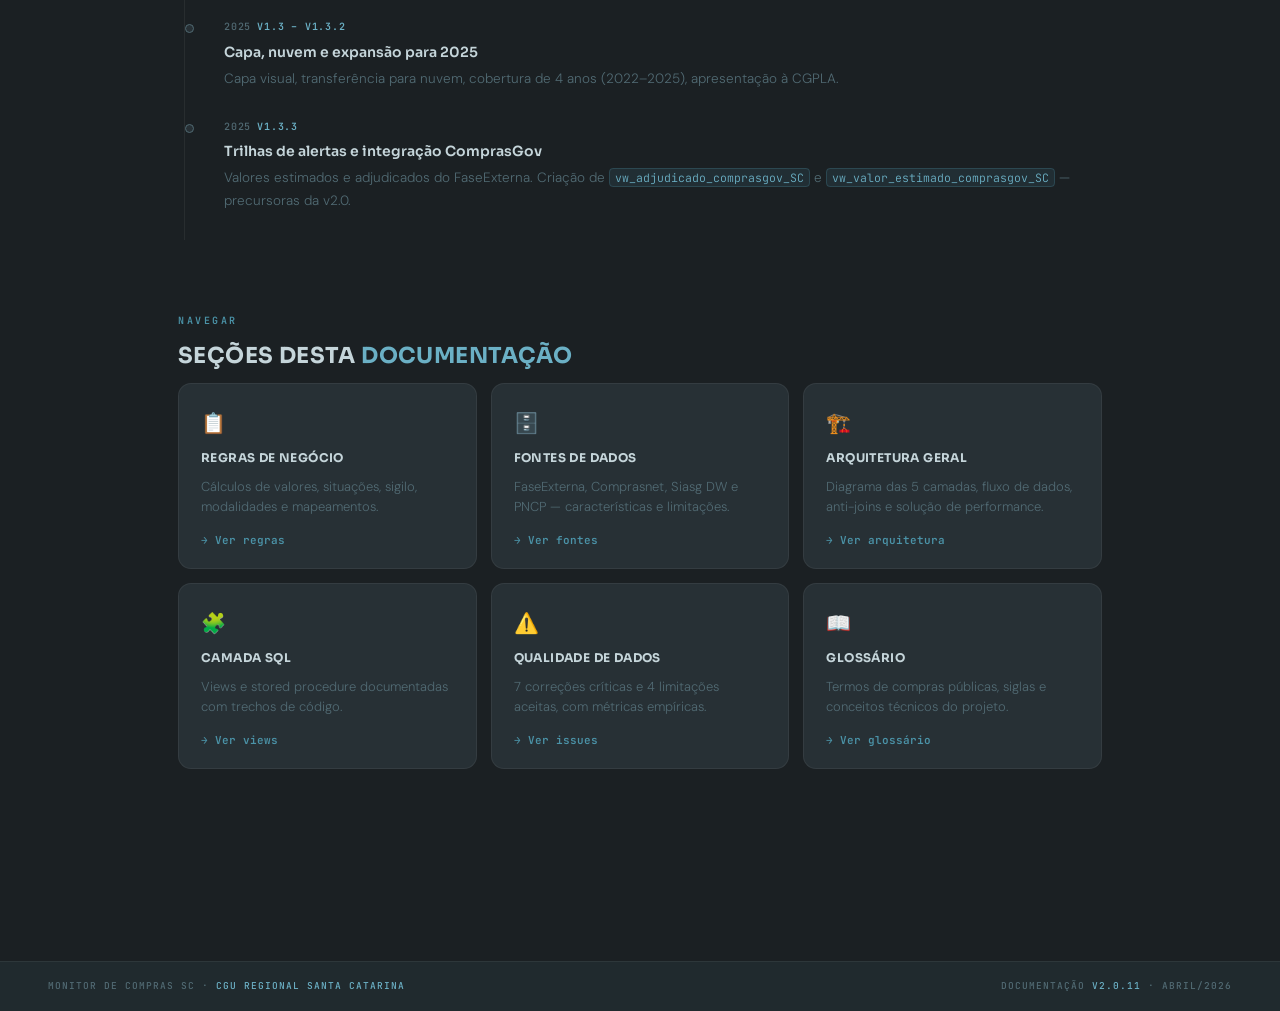
==== commit 817ce91b: "Atualização de abril" ====
--- a/index.html
+++ b/index.html
@@ -23,7 +23,7 @@
 
   <!-- Direita: versão -->
   <div class="header-right">
-    <span class="version-pill">v2.0.9 — Mar/2026</span>
+    <span class="version-pill">v2.0.11 — Abr/2026</span>
   </div>
 </header>
 
@@ -53,11 +53,15 @@
     <div class="hero-meta">
       <div class="hero-meta-item">
         <span class="lbl">Versão</span>
-        <span class="val">2.0.9 — Março/2026</span>
+        <span class="val">2.0.9 — Abril/2026</span>
       </div>
       <div class="hero-meta-item">
         <span class="lbl">Responsável Técnica</span>
         <span class="val">Tatiana Popia Corrêa — NEP/CGU-SC</span>
+      </div>
+      <div class="hero-meta-item">
+        <span class="lbl">Demandante</span>
+        <span class="val">João Marcelo Martins — NAC2</span>
       </div>
       <div class="hero-meta-item">
         <span class="lbl">Escopo Temporal</span>
@@ -182,6 +186,16 @@
         <div class="tl-title">item.homologado removido · ROW_NUMBER corrigido</div>
         <div class="tl-desc">35% de falsos negativos eliminados (159.943 licitações). <code>ORDER BY versao DESC, id DESC</code> corrige seleção aleatória. 4º fallback de valor adjudicado adicionado.</div>
       </div>
+      <div class="tl-item">
+        <div class="tl-date">Abril/2026<span class="tl-version">v2.0.10</span></div>
+        <div class="tl-title">Link PNCP e enriquecimento via db_cnpj</div>
+        <div class="tl-desc">Link PNCP gerado com <code>sequencialcompra</code>. Nova base auxiliar <code>db_cnpj</code> (Receita Federal) enriquece fornecedor com natureza jurídica, tipo e porte com descrição legível.</div>
+      </div>
+      <div class="tl-item major">
+        <div class="tl-date">Abril/2026<span class="tl-version">v2.0.11</span></div>
+        <div class="tl-title">Adjudicação por grupo · Filtros temporais · ABS() em quantidades</div>
+        <div class="tl-desc">100% dos grupos têm adjudicação somente no cabeçalho (<code>numero_item &lt; 0</code>) — lógica da view reescrita. Filtros temporais revisados: Comprasnet ≥ 2021, Siasg ≥ 2020, FaseExterna sem filtro. <code>ABS()</code> em quantidades negativas na SP.</div>
+      </div>
     </div>
 
     <h3 class="sub-title">Série v1.x — Primeira Geração (Abr/2024 – 2025)</h3>
@@ -273,7 +287,7 @@
 
 <footer class="page-footer">
   <div>Monitor de Compras SC · <span>CGU Regional Santa Catarina</span></div>
-  <div>Documentação <span>v2.0.9</span> · Março/2026</div>
+  <div>Documentação <span>v2.0.11</span> · Abril/2026</div>
 </footer>
 
 </body>
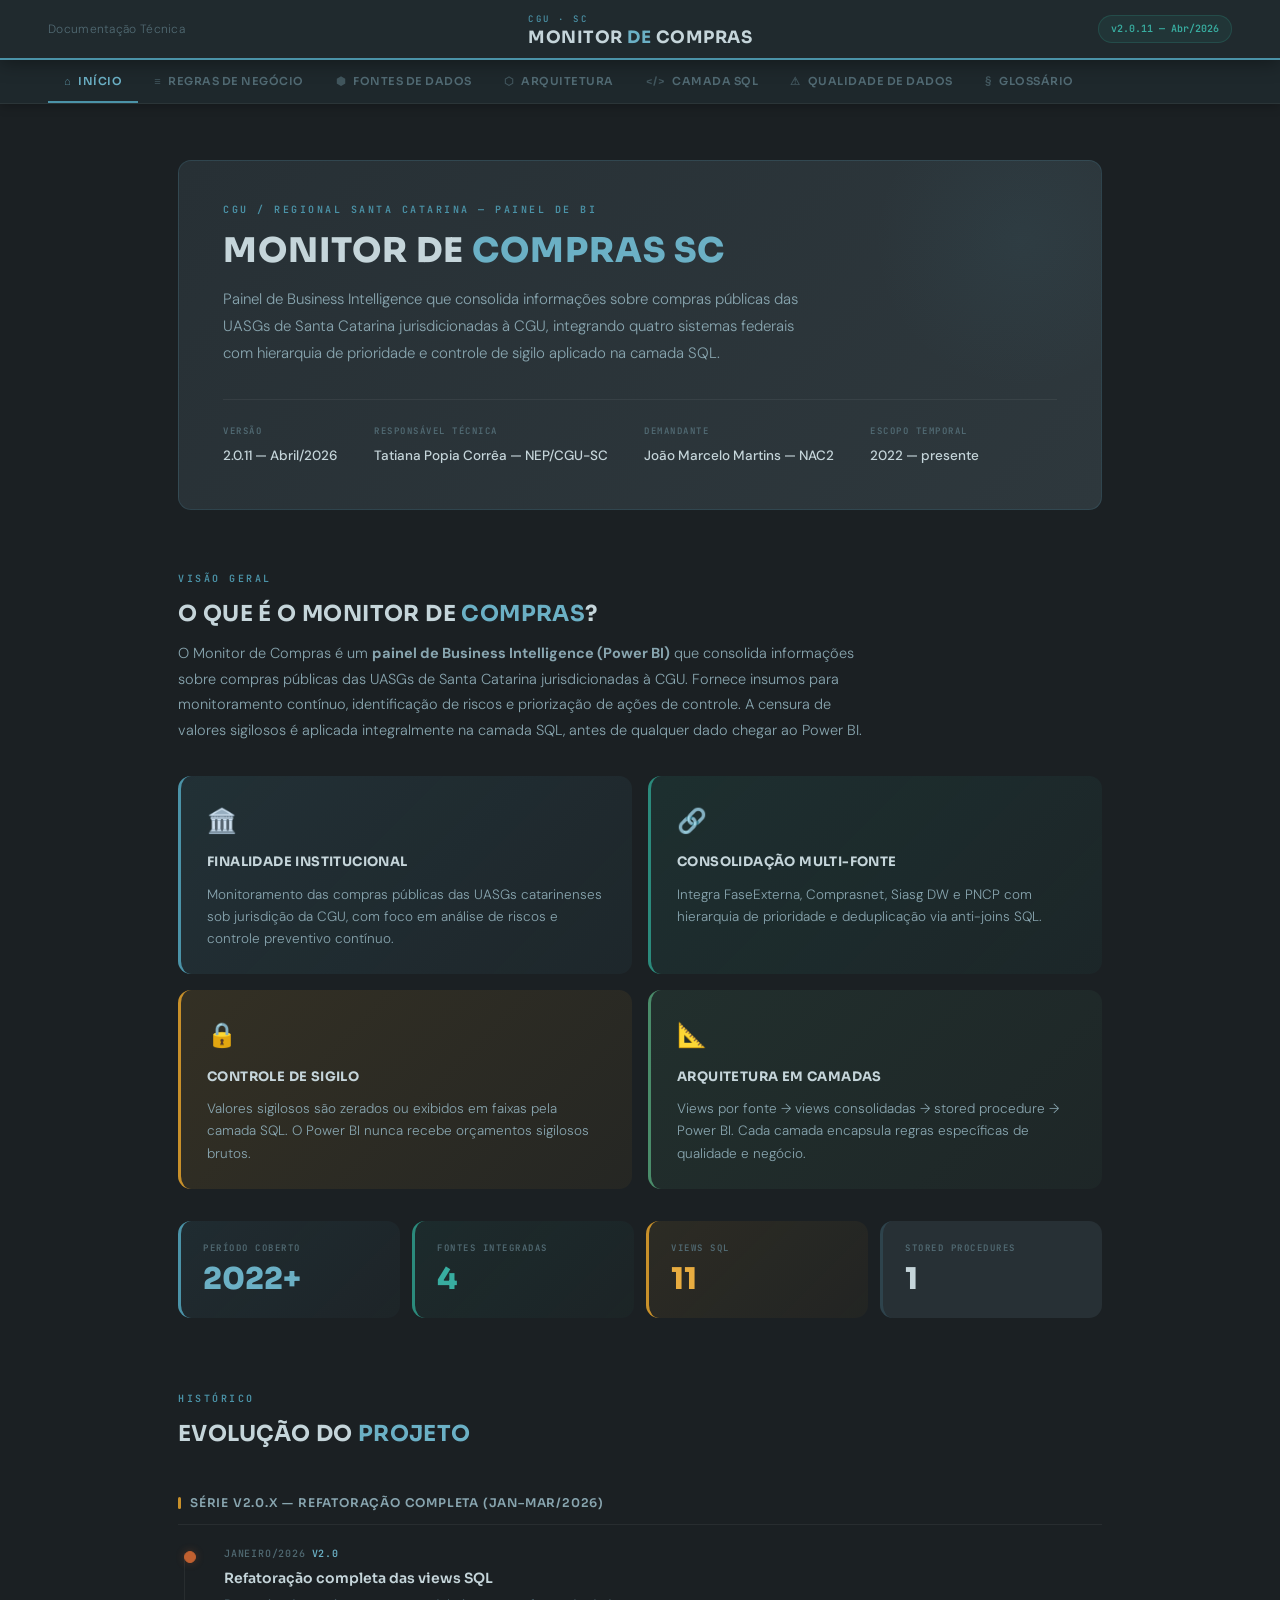
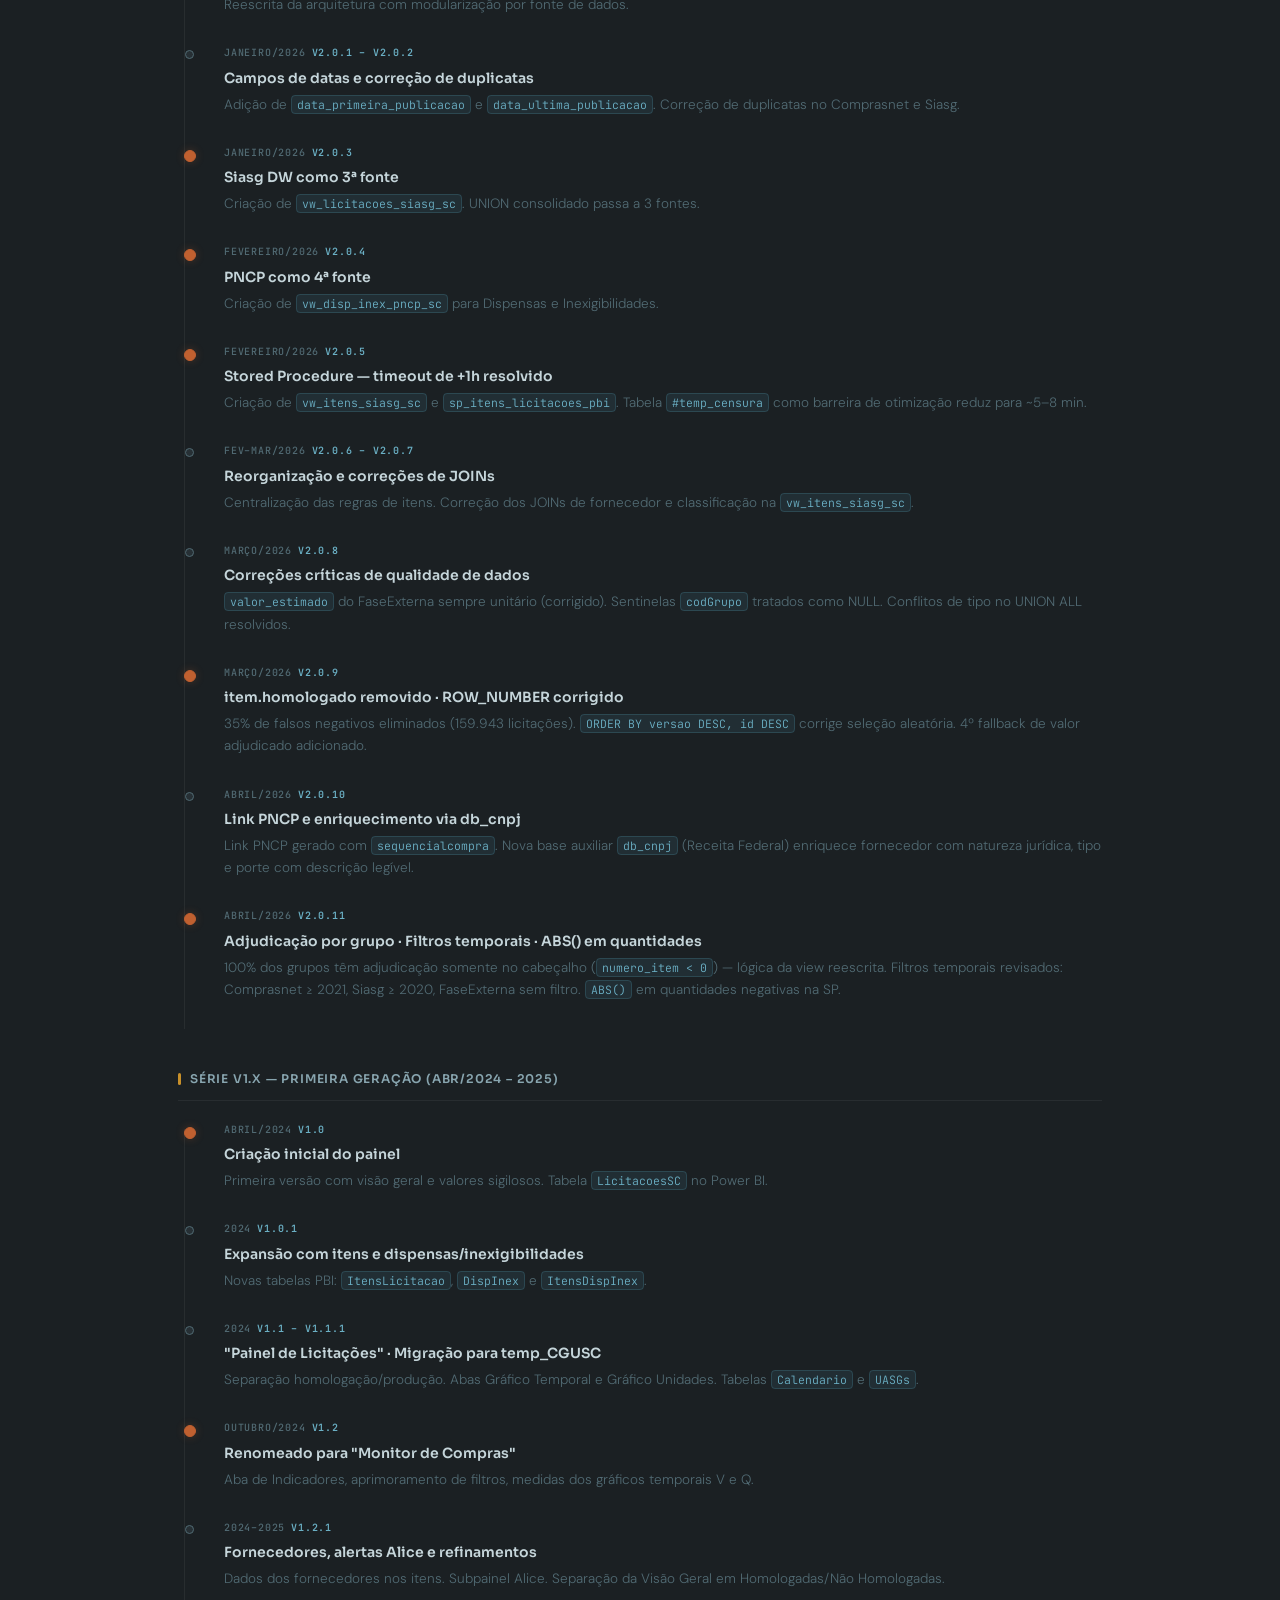
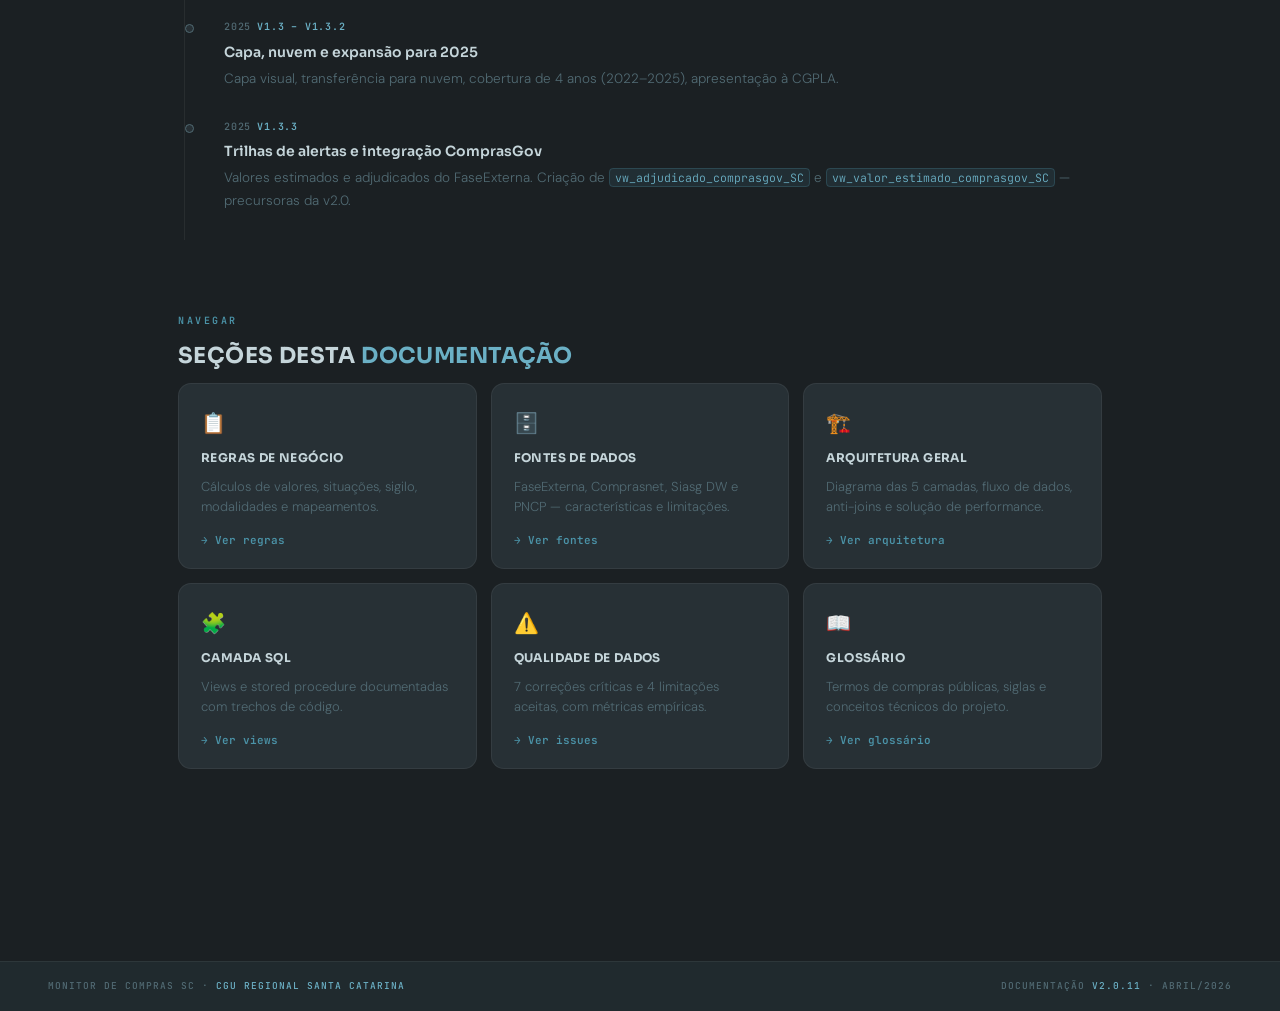
==== commit 83c2f83a: "Alterando index.html" ====
--- a/index.html
+++ b/index.html
@@ -53,7 +53,7 @@
     <div class="hero-meta">
       <div class="hero-meta-item">
         <span class="lbl">Versão</span>
-        <span class="val">2.0.9 — Abril/2026</span>
+        <span class="val">2.0.11 — Abril/2026</span>
       </div>
       <div class="hero-meta-item">
         <span class="lbl">Responsável Técnica</span>
